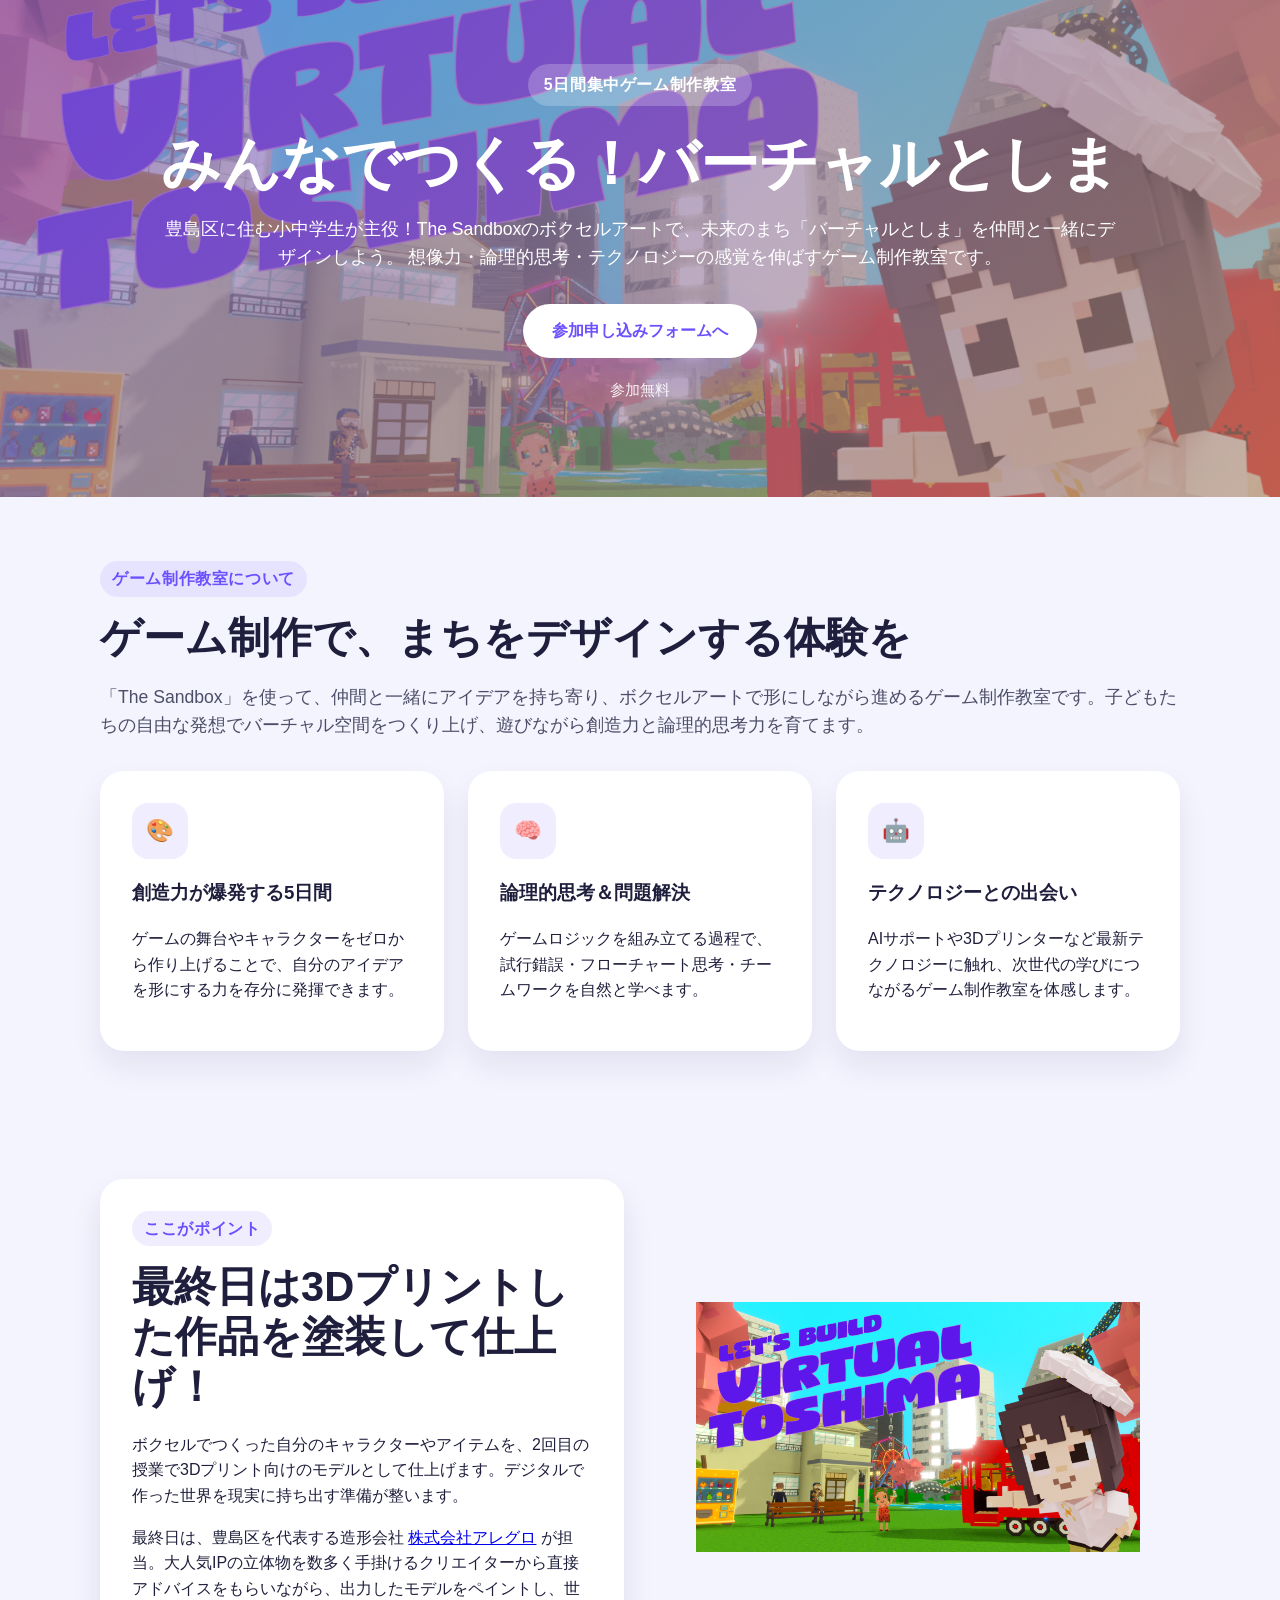
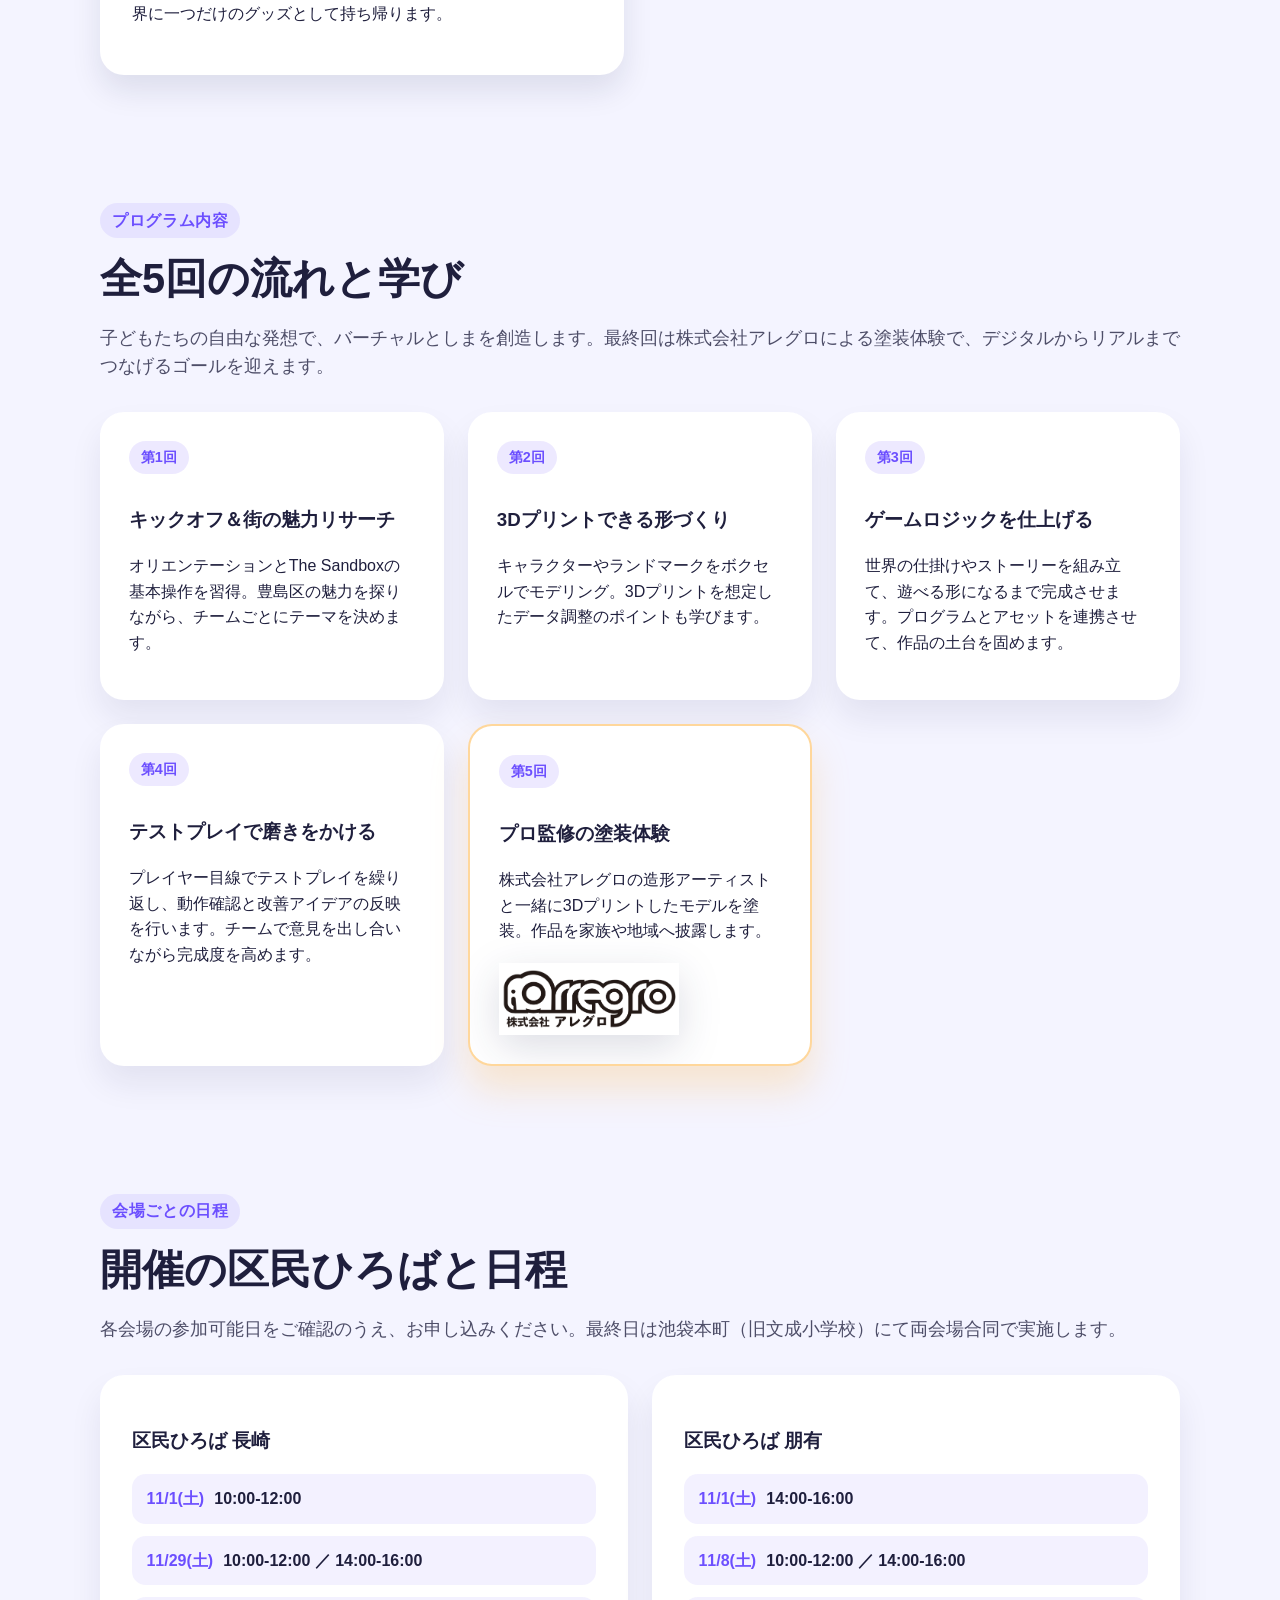
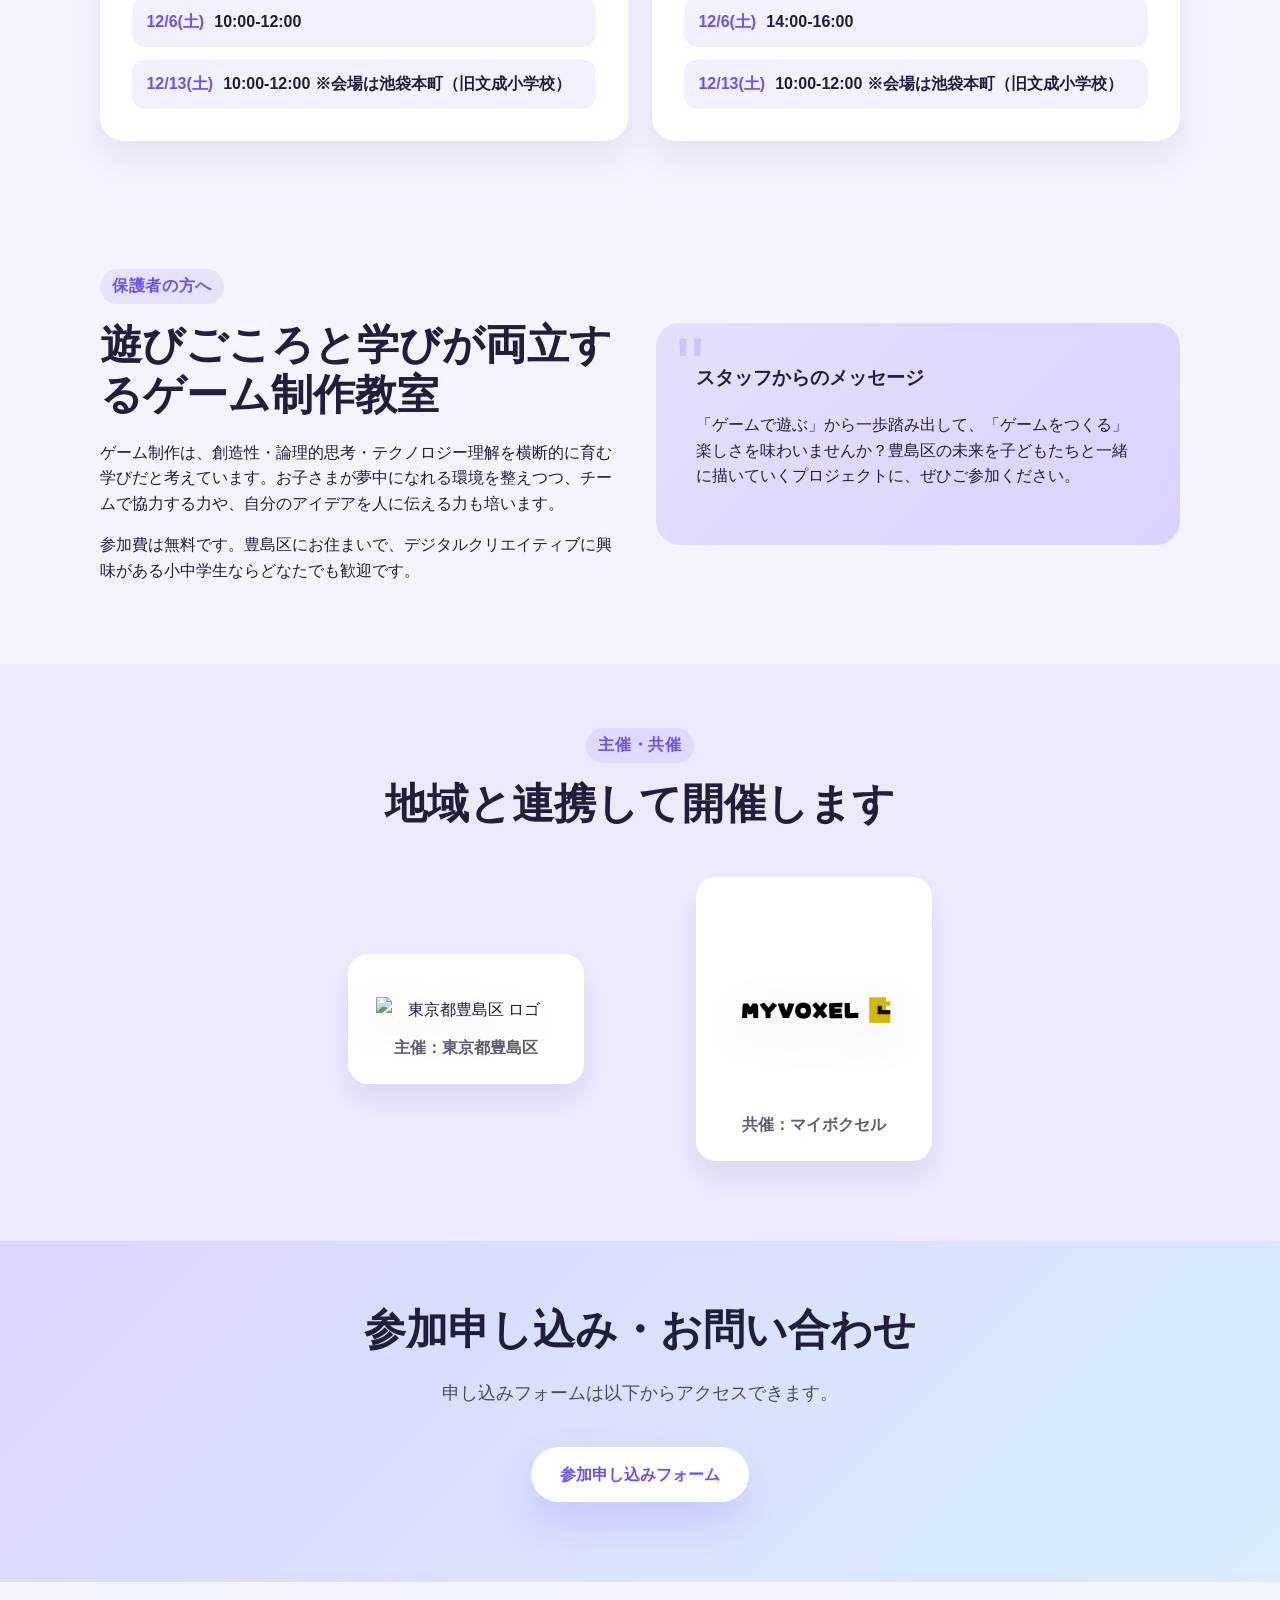
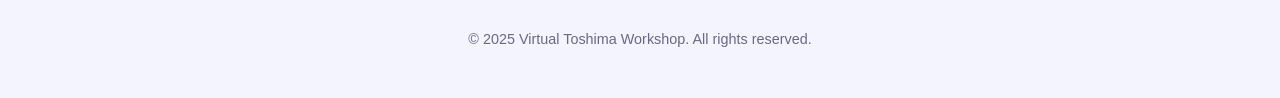
==== index.html @ 7e5bba10 "Update partner wording and footer year" ====
﻿<!DOCTYPE html>
<html lang="ja">
  <head>
    <meta charset="UTF-8" />
    <meta name="viewport" content="width=device-width, initial-scale=1" />
    <title>みんなでつくる！バーチャルとしま | ゲーム制作教室</title>
    <meta
      name="description"
      content="The Sandboxでバーチャルとしまを一緒につくろう！創造力と論理的思考、テクノロジー感覚を養う小中学生向けの5日間ゲーム制作教室。参加無料、東京・豊島区で開催。"
    />
    <link rel="stylesheet" href="styles.css" />
  </head>
  <body>
    <header class="hero">
      <div class="hero__content">
        <span class="hero__badge">5日間集中ゲーム制作教室</span>
        <h1 class="hero__title">みんなでつくる！バーチャルとしま</h1>
        <p class="hero__subtitle">
          豊島区に住む小中学生が主役！The Sandboxのボクセルアートで、未来のまち「バーチャルとしま」を仲間と一緒にデザインしよう。
          想像力・論理的思考・テクノロジーの感覚を伸ばすゲーム制作教室です。
        </p>
        <div class="hero__cta">
          <a
            class="button button--primary"
            href="https://forms.gle/mWMumkWUTJNSsSqRA"
            target="_blank"
            rel="noopener"
          >
            参加申し込みフォームへ
          </a>
        </div>
        <p style="margin-top: 1.25rem; font-size: 0.95rem; opacity: 0.9;">
          参加無料
        </p>
      </div>
    </header>

    <main>
      <section id="detail">
        <div class="container">
          <span class="section__eyebrow">ゲーム制作教室について</span>
          <h2 class="section__title">ゲーム制作で、まちをデザインする体験を</h2>
          <p class="section__lead">
            「The Sandbox」を使って、仲間と一緒にアイデアを持ち寄り、ボクセルアートで形にしながら進めるゲーム制作教室です。子どもたちの自由な発想でバーチャル空間をつくり上げ、遊びながら創造力と論理的思考力を育てます。
          </p>

          <div class="features">
            <article class="feature-card">
              <div class="feature-card__icon">🎨</div>
              <h3>創造力が爆発する5日間</h3>
              <p>
                ゲームの舞台やキャラクターをゼロから作り上げることで、自分のアイデアを形にする力を存分に発揮できます。
              </p>
            </article>
            <article class="feature-card">
              <div class="feature-card__icon">🧠</div>
              <h3>論理的思考＆問題解決</h3>
              <p>
                ゲームロジックを組み立てる過程で、試行錯誤・フローチャート思考・チームワークを自然と学べます。
              </p>
            </article>
            <article class="feature-card">
              <div class="feature-card__icon">🤖</div>
              <h3>テクノロジーとの出会い</h3>
              <p>
                AIサポートや3Dプリンターなど最新テクノロジーに触れ、次世代の学びにつながるゲーム制作教室を体感します。
              </p>
            </article>
          </div>
        </div>
      </section>

      <section>
        <div class="container two-column">
          <div class="highlight">
            <span class="section__eyebrow">ここがポイント</span>
            <h2 class="section__title">最終日は3Dプリントした作品を塗装して仕上げ！</h2>
            <p>
              ボクセルでつくった自分のキャラクターやアイテムを、2回目の授業で3Dプリント向けのモデルとして仕上げます。デジタルで作った世界を現実に持ち出す準備が整います。
            </p>
            <p>
              最終日は、豊島区を代表する造形会社
              <a href="https://www.arregro.co.jp/" target="_blank" rel="noopener">株式会社アレグロ</a>
              が担当。大人気IPの立体物を数多く手掛けるクリエイターから直接アドバイスをもらいながら、出力したモデルをペイントし、世界に一つだけのグッズとして持ち帰ります。
            </p>
          </div>
          <figure>
            <img src="assets/virtual-toshima-hero.png" alt="バーチャルとしまのゲーム制作教室イメージ" />
          </figure>
        </div>
      </section>

      <section>
        <div class="container">
          <span class="section__eyebrow">プログラム内容</span>
          <h2 class="section__title">全5回の流れと学び</h2>
          <p class="section__lead">
            子どもたちの自由な発想で、バーチャルとしまを創造します。最終回は株式会社アレグロによる塗装体験で、デジタルからリアルまでつなげるゴールを迎えます。
          </p>

          <div class="curriculum">
            <article class="curriculum-card">
              <span class="curriculum-card__label">第1回</span>
              <h3>キックオフ＆街の魅力リサーチ</h3>
              <p>
                オリエンテーションとThe Sandboxの基本操作を習得。豊島区の魅力を探りながら、チームごとにテーマを決めます。
              </p>
            </article>
            <article class="curriculum-card">
              <span class="curriculum-card__label">第2回</span>
              <h3>3Dプリントできる形づくり</h3>
              <p>
                キャラクターやランドマークをボクセルでモデリング。3Dプリントを想定したデータ調整のポイントも学びます。
              </p>
            </article>
            <article class="curriculum-card">
              <span class="curriculum-card__label">第3回</span>
              <h3>ゲームロジックを仕上げる</h3>
              <p>
                世界の仕掛けやストーリーを組み立て、遊べる形になるまで完成させます。プログラムとアセットを連携させて、作品の土台を固めます。
              </p>
            </article>
            <article class="curriculum-card">
              <span class="curriculum-card__label">第4回</span>
              <h3>テストプレイで磨きをかける</h3>
              <p>
                プレイヤー目線でテストプレイを繰り返し、動作確認と改善アイデアの反映を行います。チームで意見を出し合いながら完成度を高めます。
              </p>
            </article>
            <article class="curriculum-card curriculum-card--accent">
              <span class="curriculum-card__label">第5回</span>
              <h3>プロ監修の塗装体験</h3>
              <p>
                株式会社アレグロの造形アーティストと一緒に3Dプリントしたモデルを塗装。作品を家族や地域へ披露します。
              </p>
              <img src="assets/arregro-logo.png" alt="株式会社アレグロ ロゴ" class="partner-logo" />
              
            </article>
          </div>
        </div>
      </section>

      <section>
        <div class="container">
          <span class="section__eyebrow">会場ごとの日程</span>
          <h2 class="section__title">開催の区民ひろばと日程</h2>
          <p class="section__lead">
            各会場の参加可能日をご確認のうえ、お申し込みください。最終日は池袋本町（旧文成小学校）にて両会場合同で実施します。
          </p>

          <div class="venue-cards">
            <article class="venue-card">
              <h3>区民ひろば 長崎</h3>
              <ul class="venue-card__list">
                <li><strong>11/1(土)</strong> 10:00-12:00</li>
                <li><strong>11/29(土)</strong> 10:00-12:00 ／ 14:00-16:00</li>
                <li><strong>12/6(土)</strong> 10:00-12:00</li>
                <li><strong>12/13(土)</strong> 10:00-12:00 ※会場は池袋本町（旧文成小学校）</li>
              </ul>
            </article>
            <article class="venue-card">
              <h3>区民ひろば 朋有</h3>
              <ul class="venue-card__list">
                <li><strong>11/1(土)</strong> 14:00-16:00</li>
                <li><strong>11/8(土)</strong> 10:00-12:00 ／ 14:00-16:00</li>
                <li><strong>12/6(土)</strong> 14:00-16:00</li>
                <li><strong>12/13(土)</strong> 10:00-12:00 ※会場は池袋本町（旧文成小学校）</li>
              </ul>
            </article>
          </div>
        </div>
      </section>

      <section>
        <div class="container two-column">
          <div>
            <span class="section__eyebrow">保護者の方へ</span>
            <h2 class="section__title">遊びごころと学びが両立するゲーム制作教室</h2>
            <p>
              ゲーム制作は、創造性・論理的思考・テクノロジー理解を横断的に育む学びだと考えています。お子さまが夢中になれる環境を整えつつ、チームで協力する力や、自分のアイデアを人に伝える力も培います。
            </p>
            <p>
              参加費は無料です。豊島区にお住まいで、デジタルクリエイティブに興味がある小中学生ならどなたでも歓迎です。
            </p>
          </div>
          <aside class="testimonial">
            <h3 style="margin-top: 0;">スタッフからのメッセージ</h3>
            <p>
              「ゲームで遊ぶ」から一歩踏み出して、「ゲームをつくる」楽しさを味わいませんか？豊島区の未来を子どもたちと一緒に描いていくプロジェクトに、ぜひご参加ください。
            </p>
          </aside>
        </div>
      </section>

      <section class="partners">
        <div class="container">
          <span class="section__eyebrow">主催・共催</span>
          <h2 class="section__title">地域と連携して開催します</h2>
          <div class="partner-logos">
            <figure class="partner-logos__item">
              <img src="assets/toshima-logo.png" alt="東京都豊島区 ロゴ" class="partner-logo" />
              <figcaption>主催：東京都豊島区</figcaption>
            </figure>
            <figure class="partner-logos__item">
              <a href="https://my-voxel.studio.site/" target="_blank" rel="noopener"><img src="assets/myvoxel-logo.png" alt="マイボクセル ロゴ" class="partner-logo" /></a>
              <figcaption>共催：マイボクセル</figcaption>
            </figure>
          </div>
        </div>
      </section>
      <section class="cta" id="entry-form">
        <div class="container">
          <h2 class="section__title" style="margin-bottom: 1.5rem;">参加申し込み・お問い合わせ</h2>
          <p class="section__lead" style="margin-bottom: 2.5rem;">
            申し込みフォームは以下からアクセスできます。
          </p>
          <div class="hero__cta">
            <a
              class="button button--primary"
              href="https://forms.gle/mWMumkWUTJNSsSqRA"
              target="_blank"
              rel="noopener"
            >
              参加申し込みフォーム
            </a>
          </div>
        </div>
      </section>
    </main>

    <footer>
      <p>&copy; 2025 Virtual Toshima Workshop. All rights reserved.</p>
    </footer>
</body>
</html>
---- styles.css ----
﻿:root {
  --primary: #6c4fff;
  --accent: #ffbd59;
  --bg: #f4f4ff;
  --text: #1f1f3d;
  --shadow: 0 20px 40px rgba(108, 79, 255, 0.18);
}

* {
  box-sizing: border-box;
}

body {
  margin: 0;
  font-family: 'Segoe UI', 'Hiragino Kaku Gothic ProN', 'Meiryo', sans-serif;
  line-height: 1.6;
  color: var(--text);
  background: var(--bg);
}

img {
  max-width: 100%;
  height: auto;
  display: block;
}

.hero {
  position: relative;
  padding: 4rem 1.5rem 5rem;
  background: linear-gradient(135deg, rgba(108, 79, 255, 0.65), rgba(255, 189, 89, 0.6));
  color: #fff;
  overflow: hidden;
}

.hero::before {
  content: '';
  position: absolute;
  inset: 0;
  background: url('assets/virtual-toshima-hero.png') center/cover no-repeat;
  opacity: 0.45;
}

.hero::after {
  content: '';
  position: absolute;
  inset: 0;
  background: linear-gradient(135deg, rgba(35, 0, 85, 0.2), rgba(12, 0, 45, 0.2));
}

.hero__content {
  position: relative;
  max-width: 960px;
  margin: 0 auto;
  text-align: center;
  z-index: 1;
}

.hero__badge {
  display: inline-flex;
  align-items: center;
  gap: 0.5rem;
  padding: 0.5rem 1rem;
  border-radius: 999px;
  background: rgba(255, 255, 255, 0.22);
  font-weight: 600;
  letter-spacing: 0.04em;
  text-transform: uppercase;
}

.hero__title {
  margin: 1.5rem 0 0.75rem;
  font-size: clamp(2.5rem, 6vw, 3.7rem);
  line-height: 1.15;
}

.hero__subtitle {
  margin-bottom: 2rem;
  font-size: 1.1rem;
}

.hero__cta {
  display: inline-flex;
  flex-wrap: wrap;
  gap: 1rem;
  justify-content: center;
}

.button {
  display: inline-flex;
  align-items: center;
  justify-content: center;
  padding: 0.9rem 1.8rem;
  border-radius: 999px;
  border: none;
  font-weight: 700;
  font-size: 1rem;
  text-decoration: none;
  cursor: pointer;
  transition: transform 0.2s ease, box-shadow 0.2s ease;
}

.button--primary {
  background: #fff;
  color: var(--primary);
  box-shadow: var(--shadow);
}

.button:hover {
  transform: translateY(-3px);
}

section {
  padding: 4rem 1.5rem;
}

.container {
  max-width: 1080px;
  margin: 0 auto;
}

.section__eyebrow {
  display: inline-block;
  margin-bottom: 1rem;
  padding: 0.3rem 0.75rem;
  border-radius: 999px;
  background: rgba(108, 79, 255, 0.1);
  color: var(--primary);
  font-weight: 600;
  letter-spacing: 0.04em;
  text-transform: uppercase;
}

.section__title {
  margin: 0 0 1.25rem;
  font-size: clamp(2rem, 4vw, 2.6rem);
  line-height: 1.2;
}

.section__lead {
  margin-bottom: 2rem;
  font-size: 1.1rem;
  color: rgba(31, 31, 61, 0.78);
}

.features {
  display: grid;
  grid-template-columns: repeat(3, 1fr);
  gap: 1.5rem;
}

.feature-card {
  padding: 2rem;
  border-radius: 1.5rem;
  background: #fff;
  box-shadow: 0 16px 30px rgba(23, 27, 71, 0.08);
}

.feature-card__icon {
  width: 56px;
  height: 56px;
  border-radius: 16px;
  background: rgba(108, 79, 255, 0.1);
  display: grid;
  place-items: center;
  font-size: 1.4rem;
  margin-bottom: 1rem;
}

.two-column {
  display: grid;
  grid-template-columns: repeat(2, minmax(0, 1fr));
  gap: 2rem;
  align-items: center;
}

.highlight {
  padding: 2rem;
  background: #fff;
  border-radius: 1.5rem;
  box-shadow: 0 16px 30px rgba(23, 27, 71, 0.1);
}

.curriculum {
  display: grid;
  grid-template-columns: repeat(3, minmax(0, 1fr));
  gap: 1.5rem;
}

.curriculum-card {
  position: relative;
  padding: 1.8rem;
  border-radius: 1.5rem;
  background: #fff;
  box-shadow: 0 18px 32px rgba(23, 27, 71, 0.08);
  overflow: hidden;
}

.curriculum-card__label {
  display: inline-block;
  margin-bottom: 0.75rem;
  padding: 0.3rem 0.75rem;
  border-radius: 999px;
  background: rgba(108, 79, 255, 0.12);
  color: var(--primary);
  font-weight: 700;
  font-size: 0.9rem;
}

.curriculum-card--accent {
  border: 2px solid rgba(255, 189, 89, 0.6);
  box-shadow: 0 24px 36px rgba(255, 189, 89, 0.28);
}

.curriculum-card__note {
  margin-top: 0.75rem;
  font-size: 0.85rem;
  color: rgba(31, 31, 61, 0.6);
}

.partner-logo {
  width: 180px;
  max-width: 100%;
  margin-top: 1.2rem;
  filter: drop-shadow(0 12px 20px rgba(23, 27, 71, 0.15));
}

.venue-cards {
  display: grid;
  grid-template-columns: repeat(2, minmax(0, 1fr));
  gap: 1.5rem;
}

.venue-card {
  padding: 2rem;
  border-radius: 1.5rem;
  background: #fff;
  box-shadow: 0 18px 32px rgba(23, 27, 71, 0.08);
}

.venue-card__list {
  margin: 1rem 0 0;
  padding: 0;
  list-style: none;
  display: grid;
  gap: 0.75rem;
}

.venue-card__list li {
  padding: 0.75rem 0.9rem;
  border-radius: 0.85rem;
  background: rgba(108, 79, 255, 0.08);
  font-weight: 600;
}

.venue-card__list li strong {
  color: var(--primary);
  margin-right: 0.35rem;
}

.testimonial {
  position: relative;
  padding: 2.5rem;
  border-radius: 1.5rem;
  background: linear-gradient(135deg, rgba(108, 79, 255, 0.12), rgba(108, 79, 255, 0.2));
  color: var(--text);
}

.testimonial::before {
  content: '"';
  position: absolute;
  top: -20px;
  left: 20px;
  font-size: 5rem;
  color: rgba(108, 79, 255, 0.2);
}

.cta {
  padding: 4rem 1.5rem 5rem;
  text-align: center;
  background: linear-gradient(135deg, rgba(108, 79, 255, 0.18), rgba(76, 201, 240, 0.16));
}

footer {
  padding: 2rem 1.5rem;
  text-align: center;
  font-size: 0.9rem;
  color: rgba(31, 31, 61, 0.65);
}

@media (max-width: 900px) {
  .features {
    grid-template-columns: repeat(2, minmax(0, 1fr));
  }

  .two-column {
    grid-template-columns: 1fr;
  }

  .curriculum {
    grid-template-columns: repeat(2, minmax(0, 1fr));
  }

  .venue-cards {
    grid-template-columns: 1fr;
  }
}

@media (max-width: 640px) {
  section {
    padding: 3rem 1.25rem;
  }

  .features,
  .curriculum {
    grid-template-columns: 1fr;
  }

  .hero {
    padding: 3rem 1.25rem 4rem;
  }

  .venue-card__list li {
    font-size: 0.95rem;
  }
}

.partners {
  padding: 4rem 1.5rem;
  background: rgba(108, 79, 255, 0.06);
  text-align: center;
}

.partner-logos {
  display: flex;
  justify-content: center;
  align-items: center;
  flex-wrap: wrap;
  gap: 2rem;
  margin-top: 2rem;
}

.partner-logos__item {
  display: flex;
  flex-direction: column;
  align-items: center;
  gap: 0.75rem;
  padding: 1.5rem 1.75rem;
  border-radius: 1.25rem;
  background: #fff;
  box-shadow: 0 16px 28px rgba(23, 27, 71, 0.08);
}

.partner-logos__item figcaption {
  font-weight: 600;
  color: rgba(31, 31, 61, 0.72);
}


@media (max-width: 640px) {
  .partner-logos__item {
    width: 100%;
  }
}
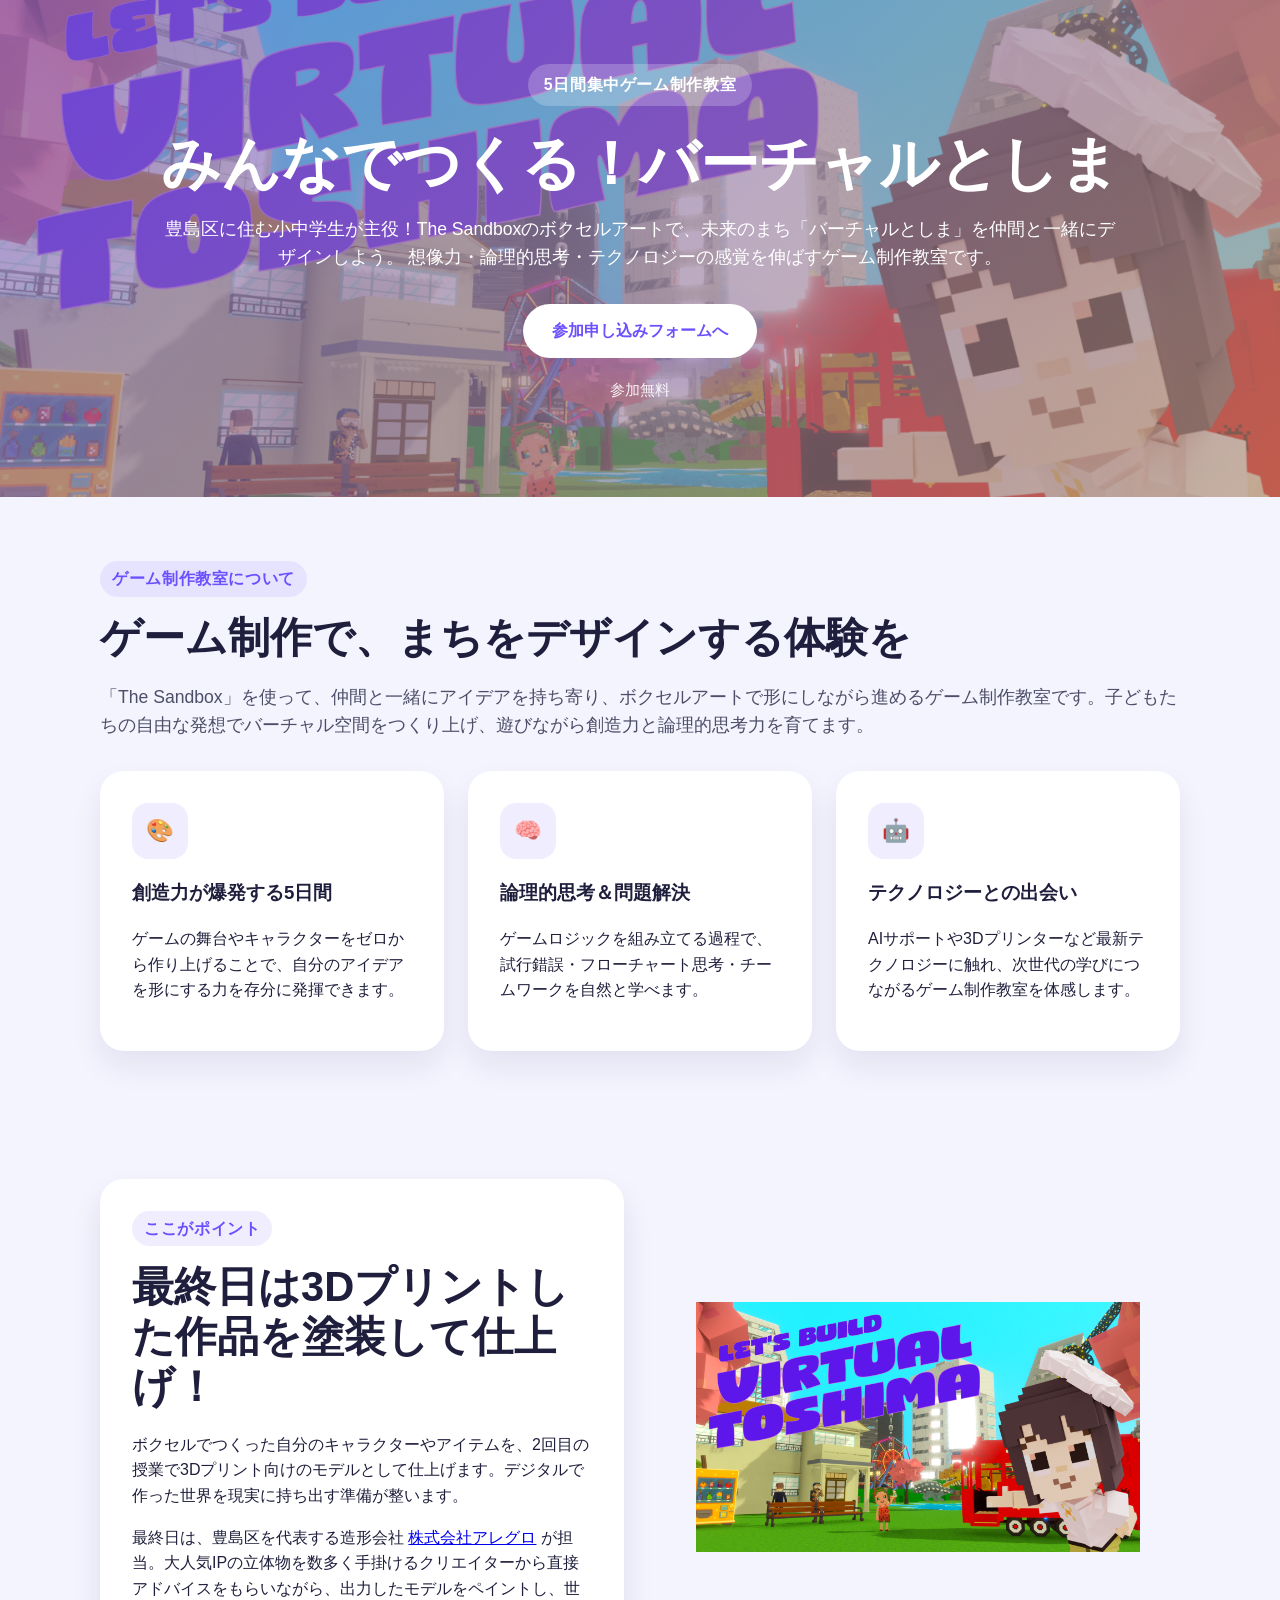
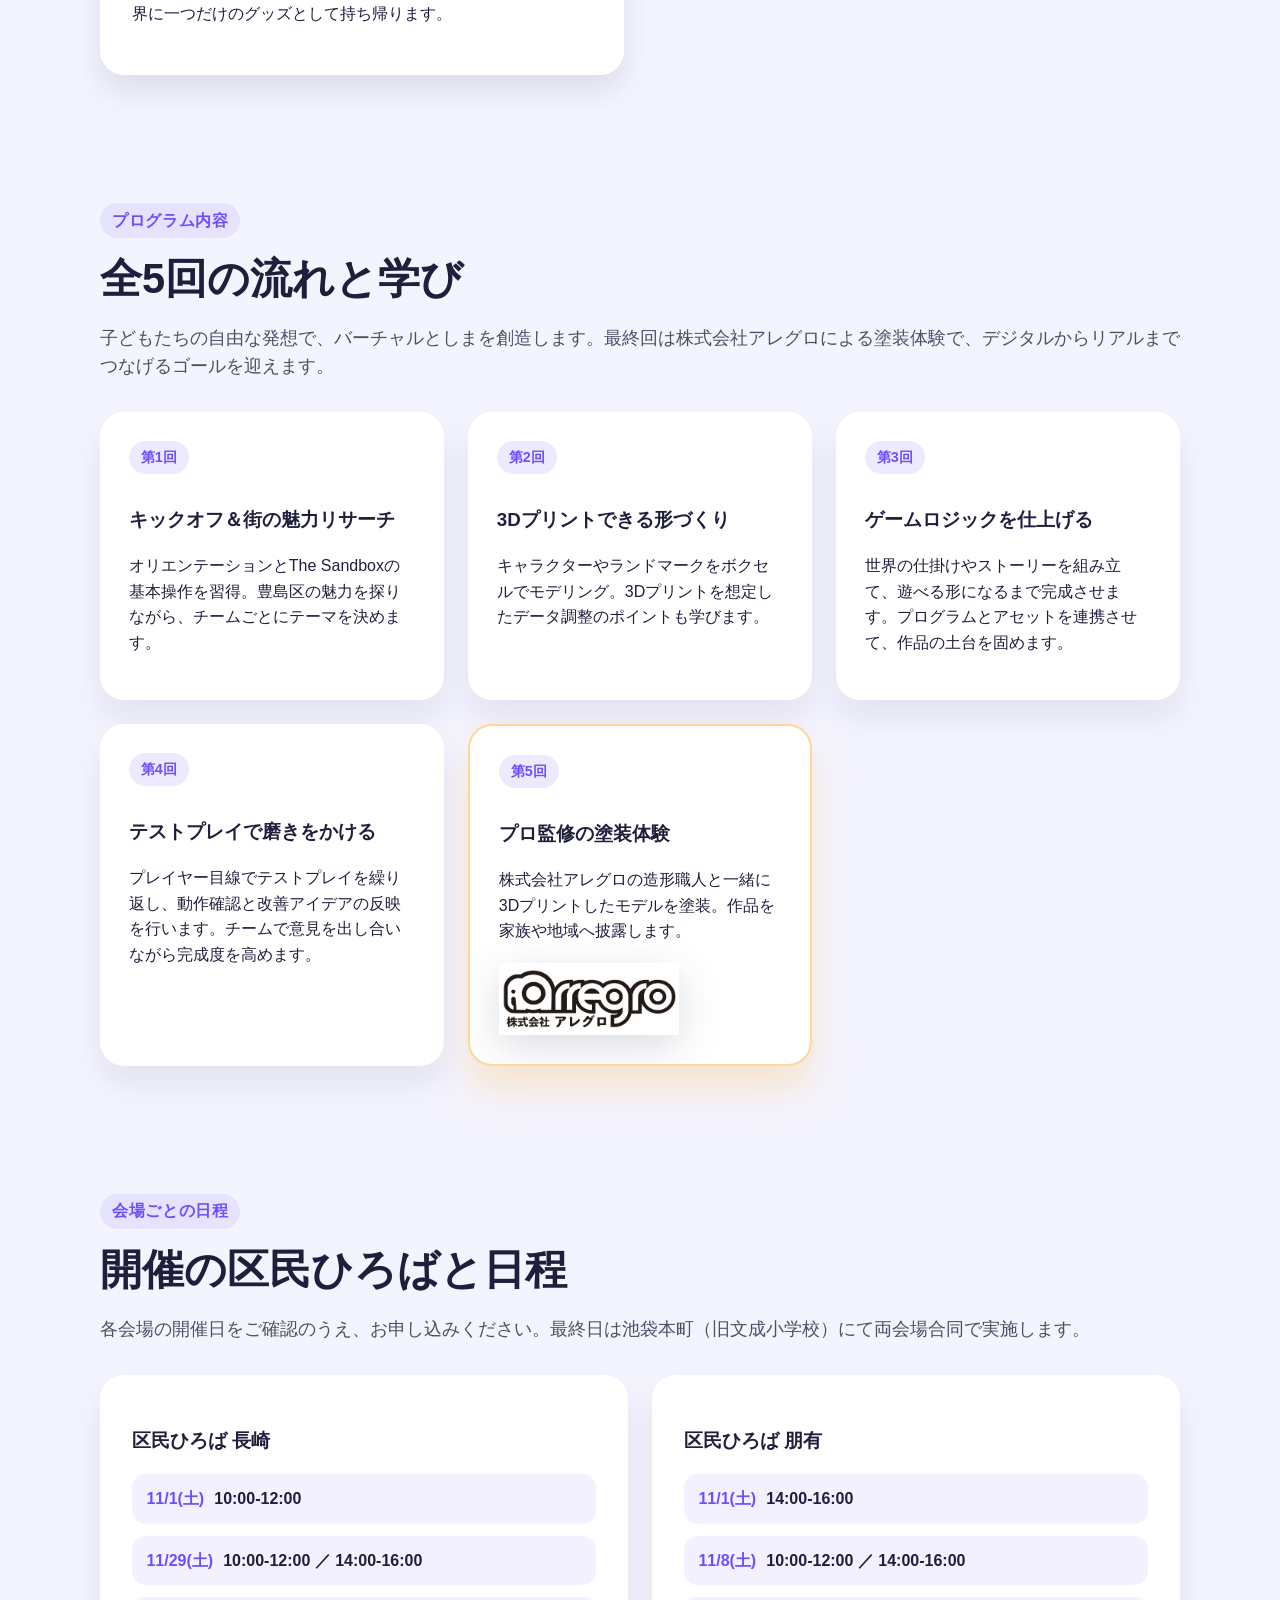
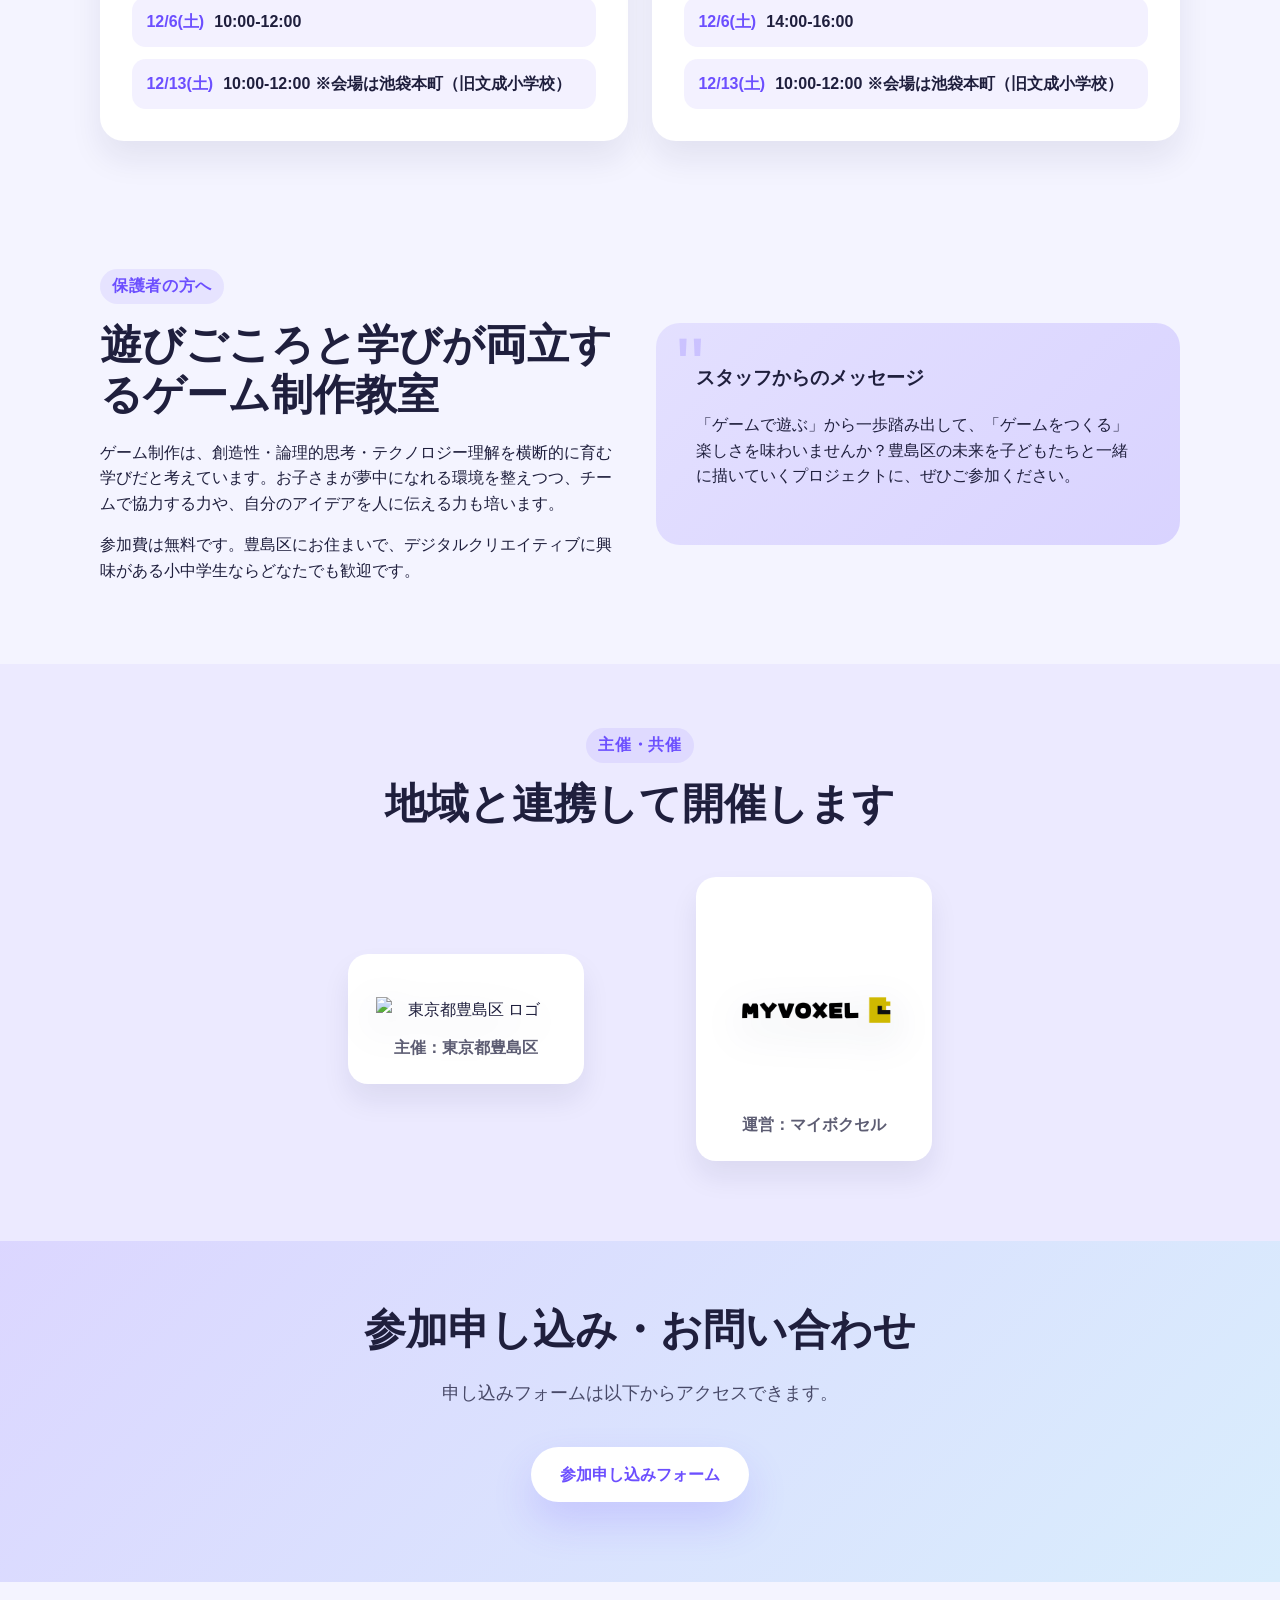
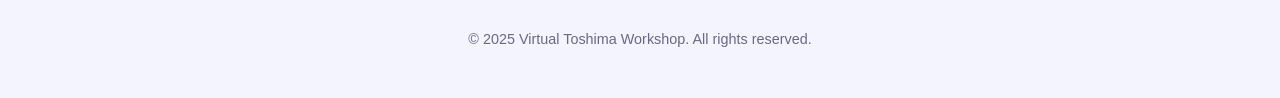
==== commit 41063ba7: "Tweak copy for final session and venue info" ====
--- a/index.html
+++ b/index.html
@@ -131,7 +131,7 @@
               <span class="curriculum-card__label">第5回</span>
               <h3>プロ監修の塗装体験</h3>
               <p>
-                株式会社アレグロの造形アーティストと一緒に3Dプリントしたモデルを塗装。作品を家族や地域へ披露します。
+                株式会社アレグロの造形職人と一緒に3Dプリントしたモデルを塗装。作品を家族や地域へ披露します。
               </p>
               <img src="assets/arregro-logo.png" alt="株式会社アレグロ ロゴ" class="partner-logo" />
               
@@ -145,7 +145,7 @@
           <span class="section__eyebrow">会場ごとの日程</span>
           <h2 class="section__title">開催の区民ひろばと日程</h2>
           <p class="section__lead">
-            各会場の参加可能日をご確認のうえ、お申し込みください。最終日は池袋本町（旧文成小学校）にて両会場合同で実施します。
+            各会場の開催日をご確認のうえ、お申し込みください。最終日は池袋本町（旧文成小学校）にて両会場合同で実施します。
           </p>
 
           <div class="venue-cards">
@@ -203,7 +203,7 @@
             </figure>
             <figure class="partner-logos__item">
               <a href="https://my-voxel.studio.site/" target="_blank" rel="noopener"><img src="assets/myvoxel-logo.png" alt="マイボクセル ロゴ" class="partner-logo" /></a>
-              <figcaption>共催：マイボクセル</figcaption>
+              <figcaption>運営：マイボクセル</figcaption>
             </figure>
           </div>
         </div>
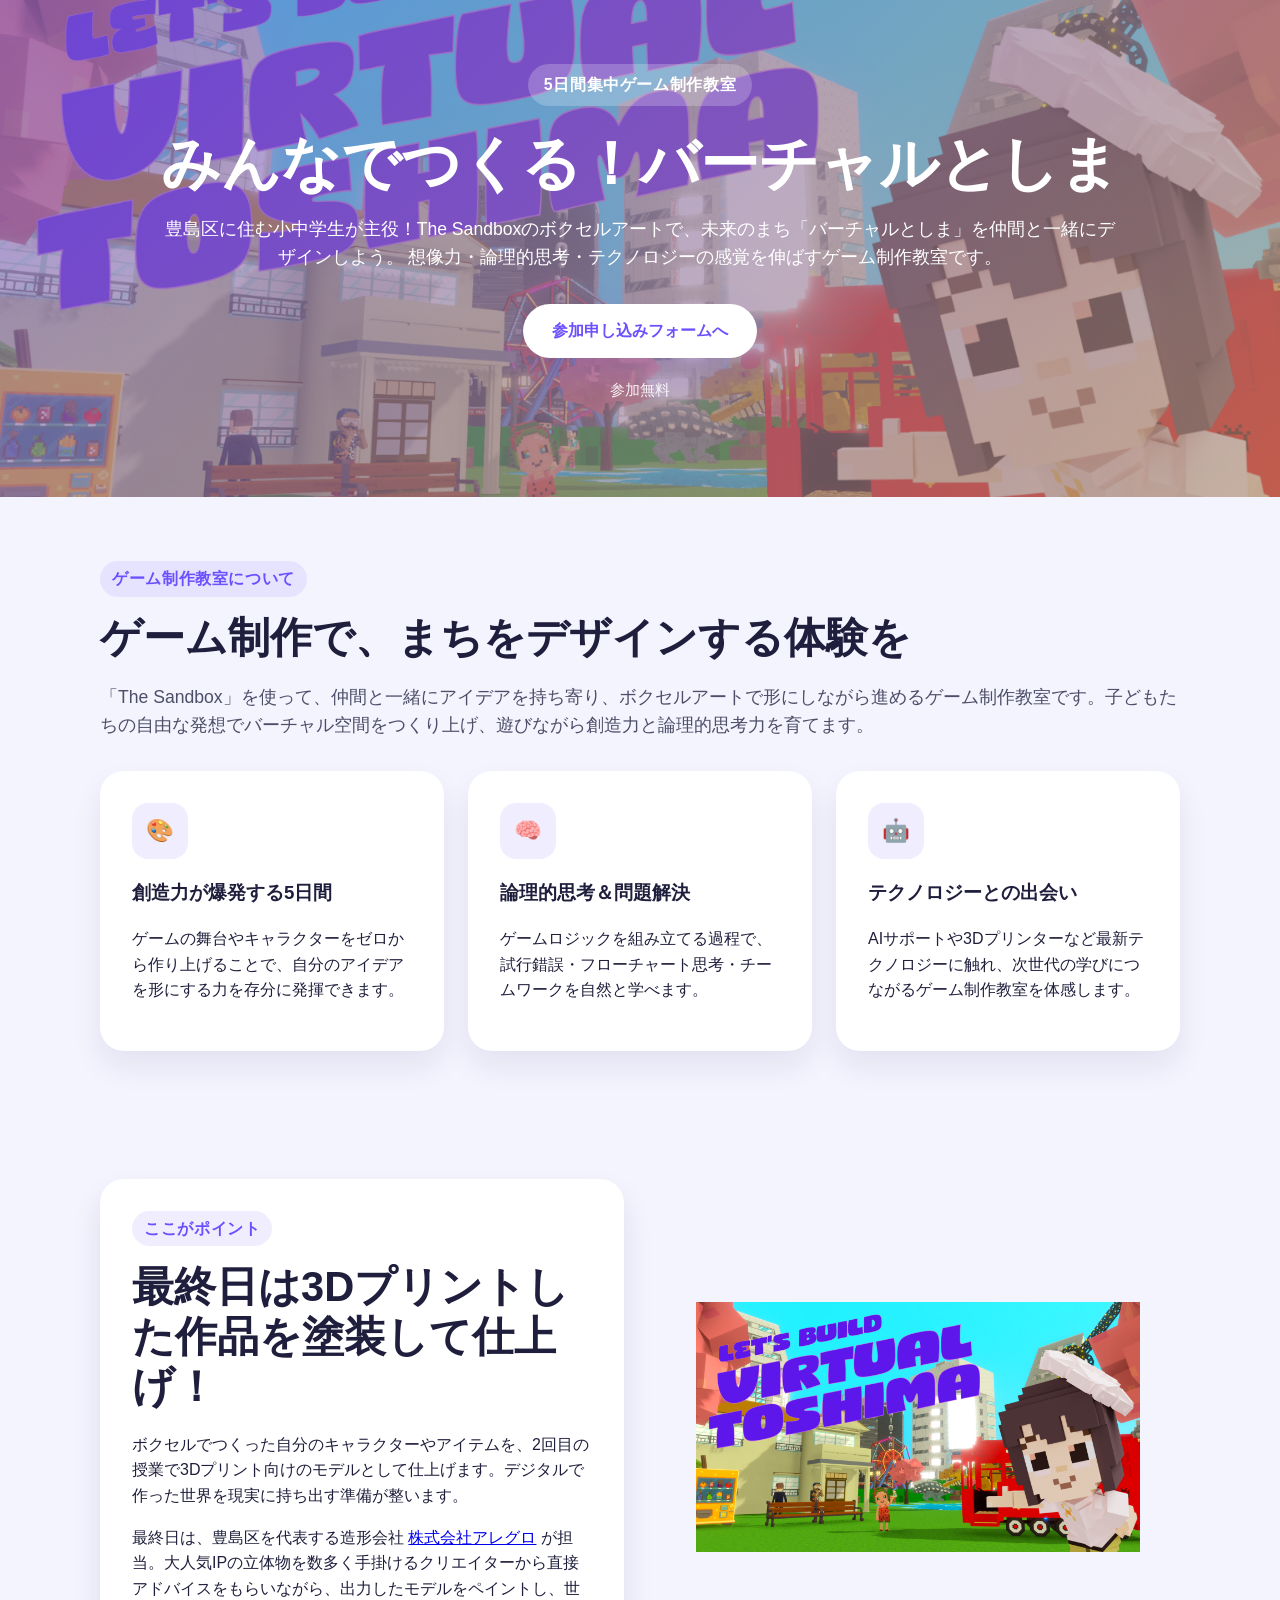
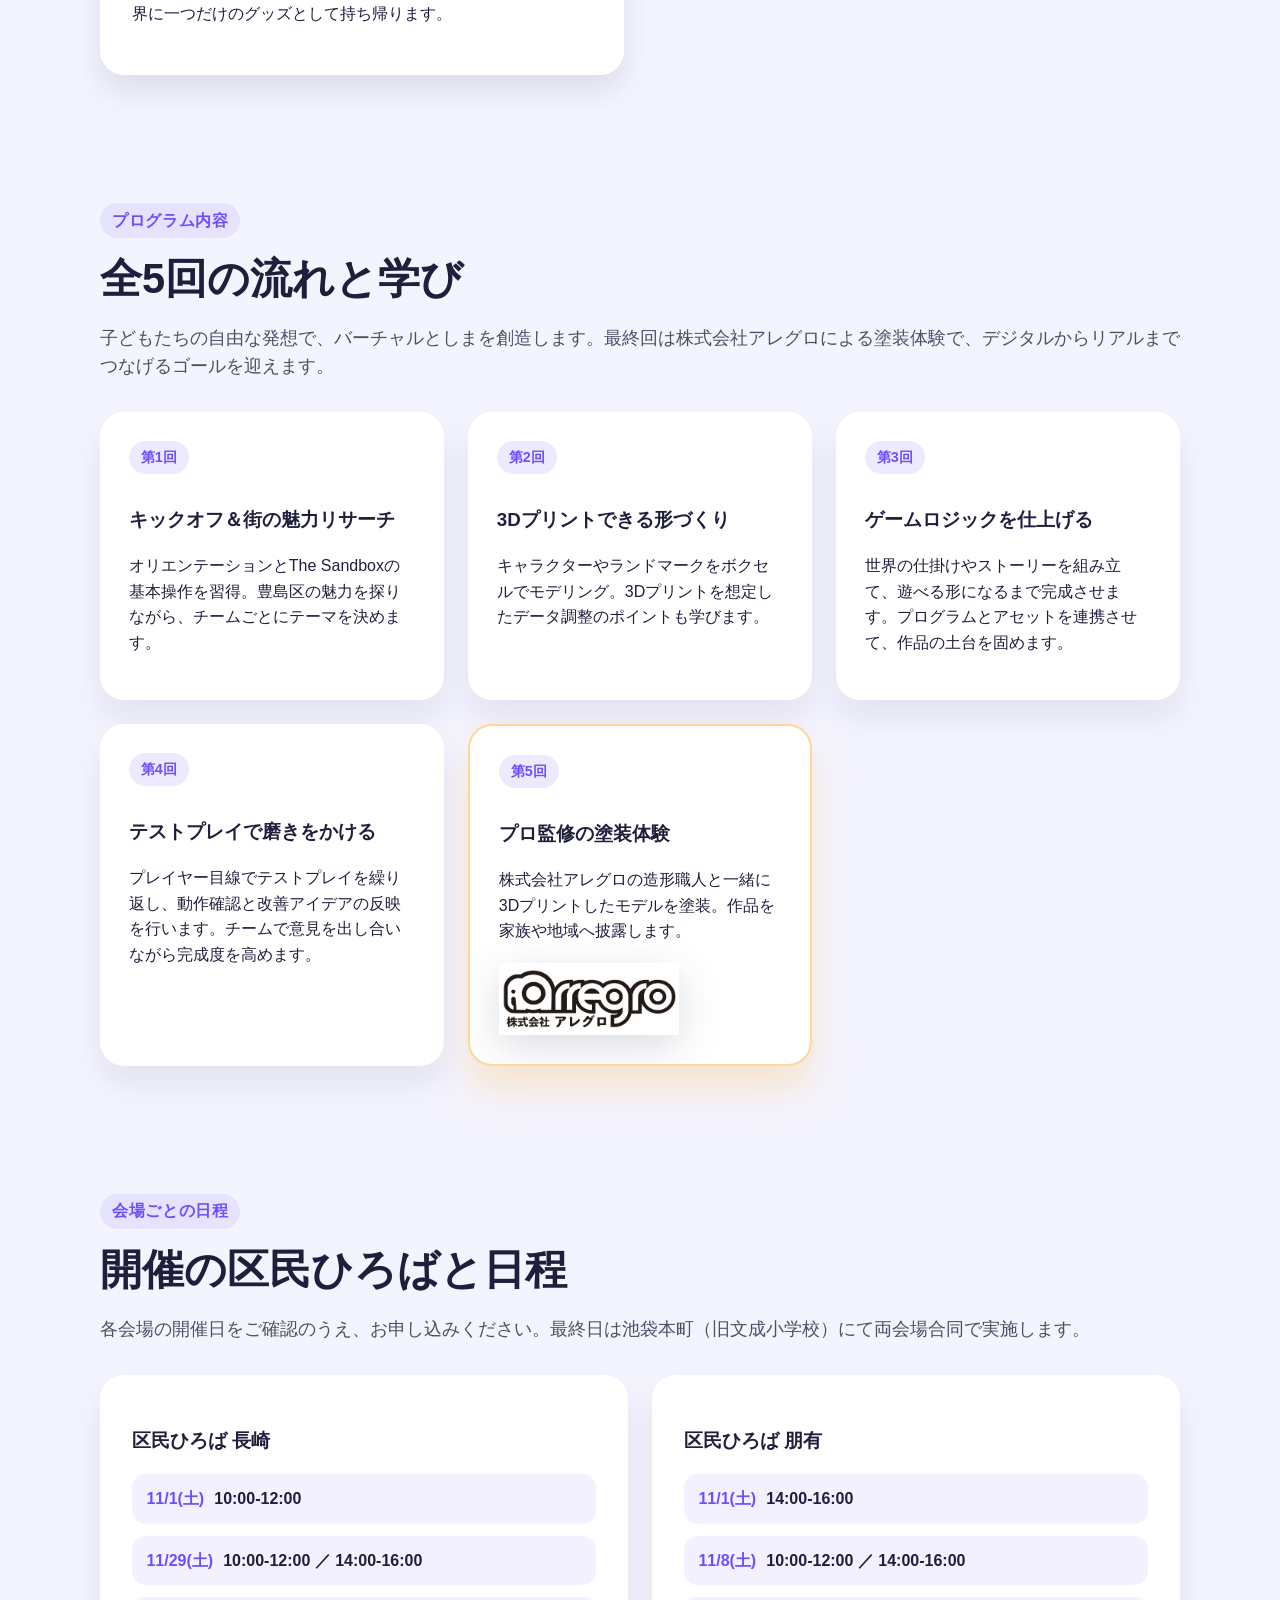
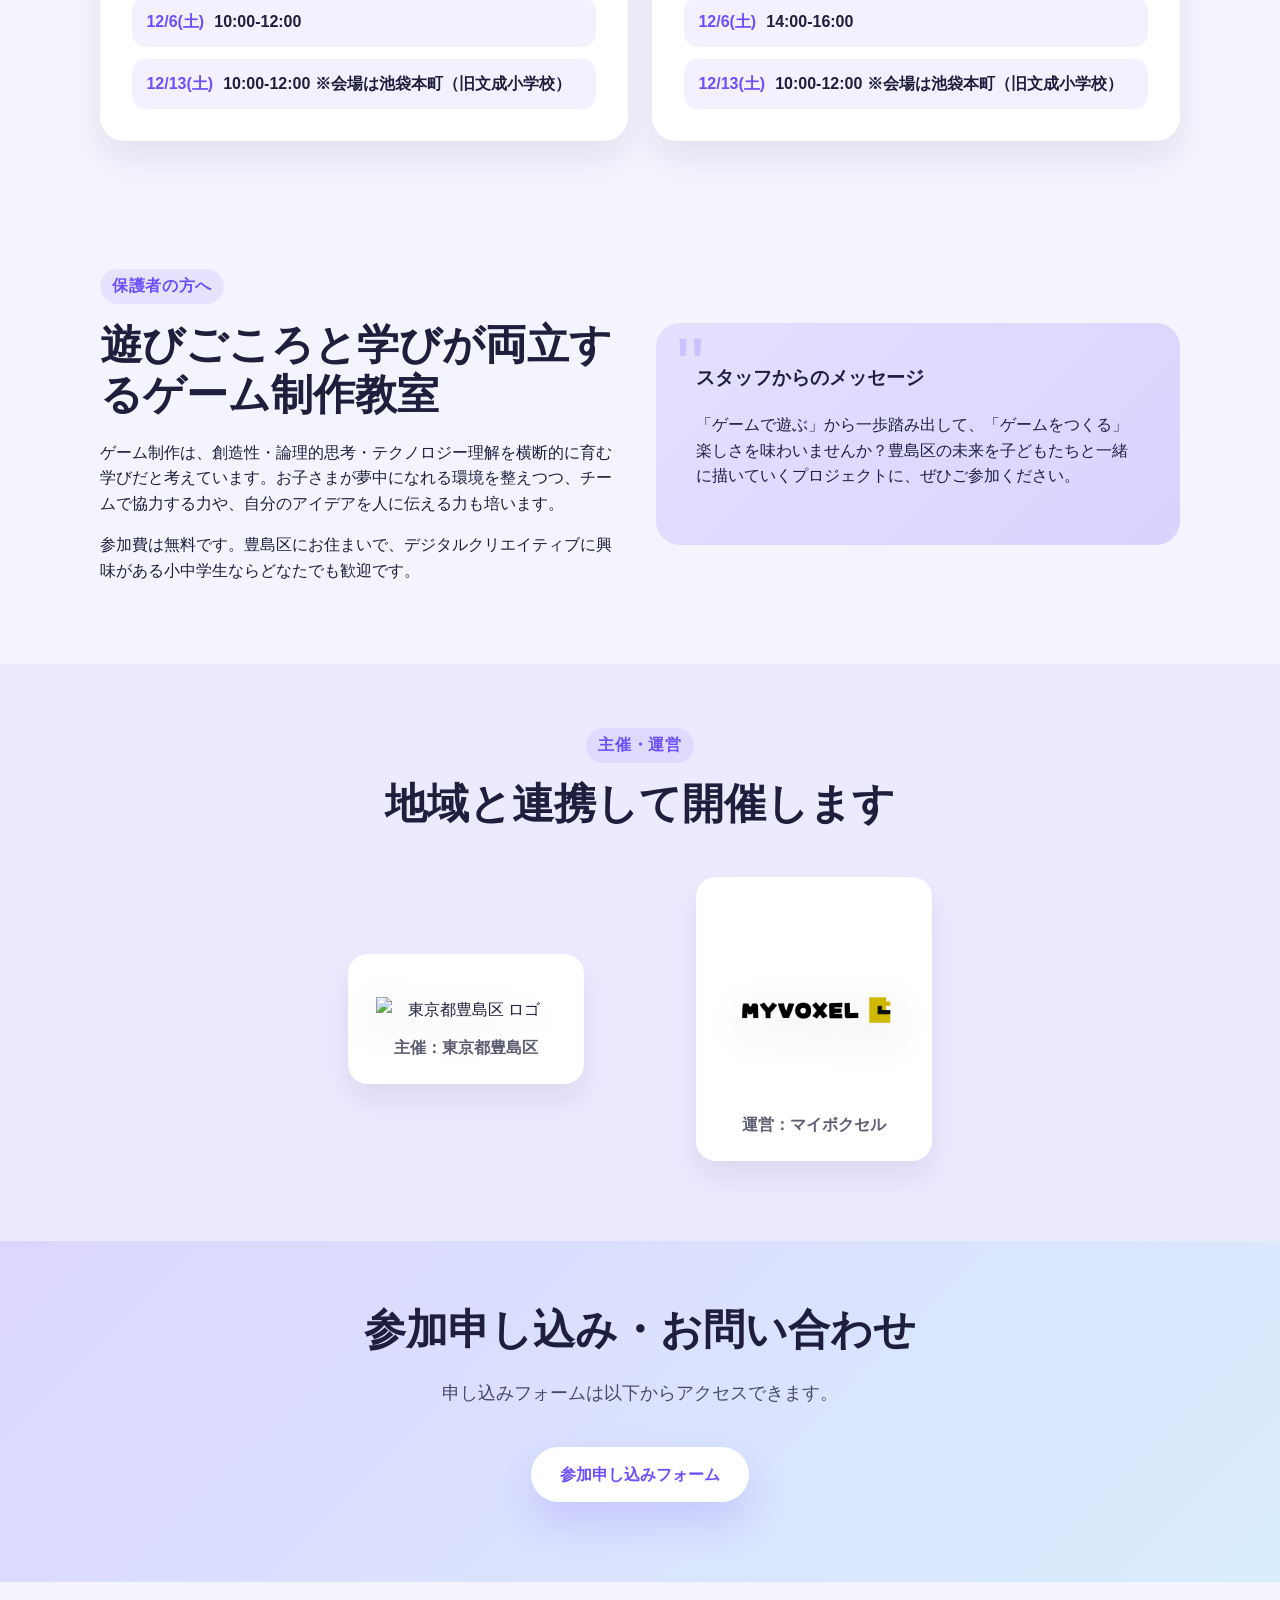
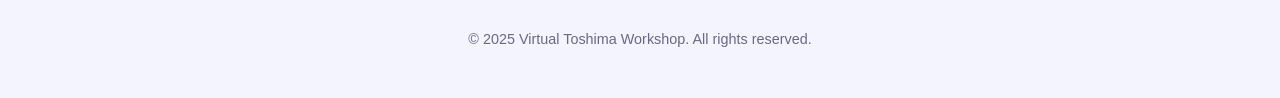
==== commit 5a17a62e: "Update partner label to 主催・運営" ====
--- a/index.html
+++ b/index.html
@@ -194,7 +194,7 @@
 
       <section class="partners">
         <div class="container">
-          <span class="section__eyebrow">主催・共催</span>
+          <span class="section__eyebrow">主催・運営</span>
           <h2 class="section__title">地域と連携して開催します</h2>
           <div class="partner-logos">
             <figure class="partner-logos__item">
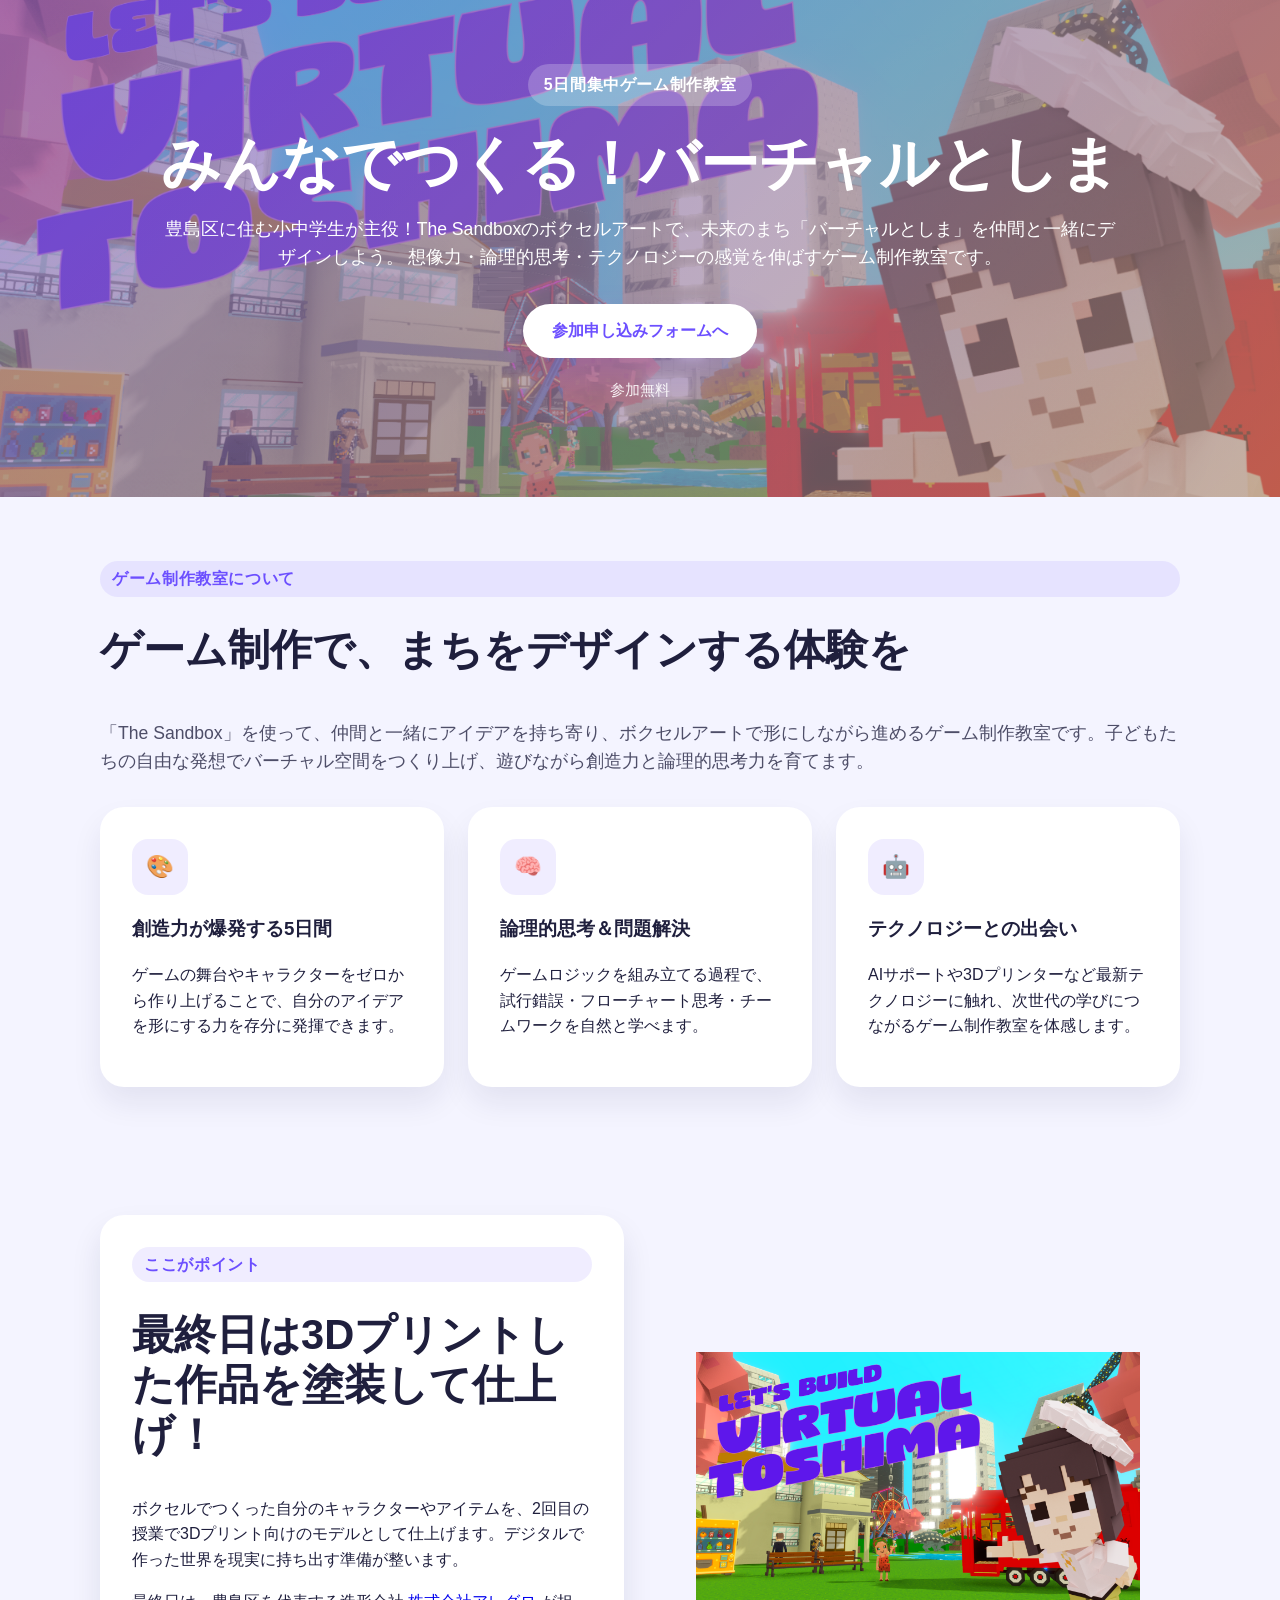
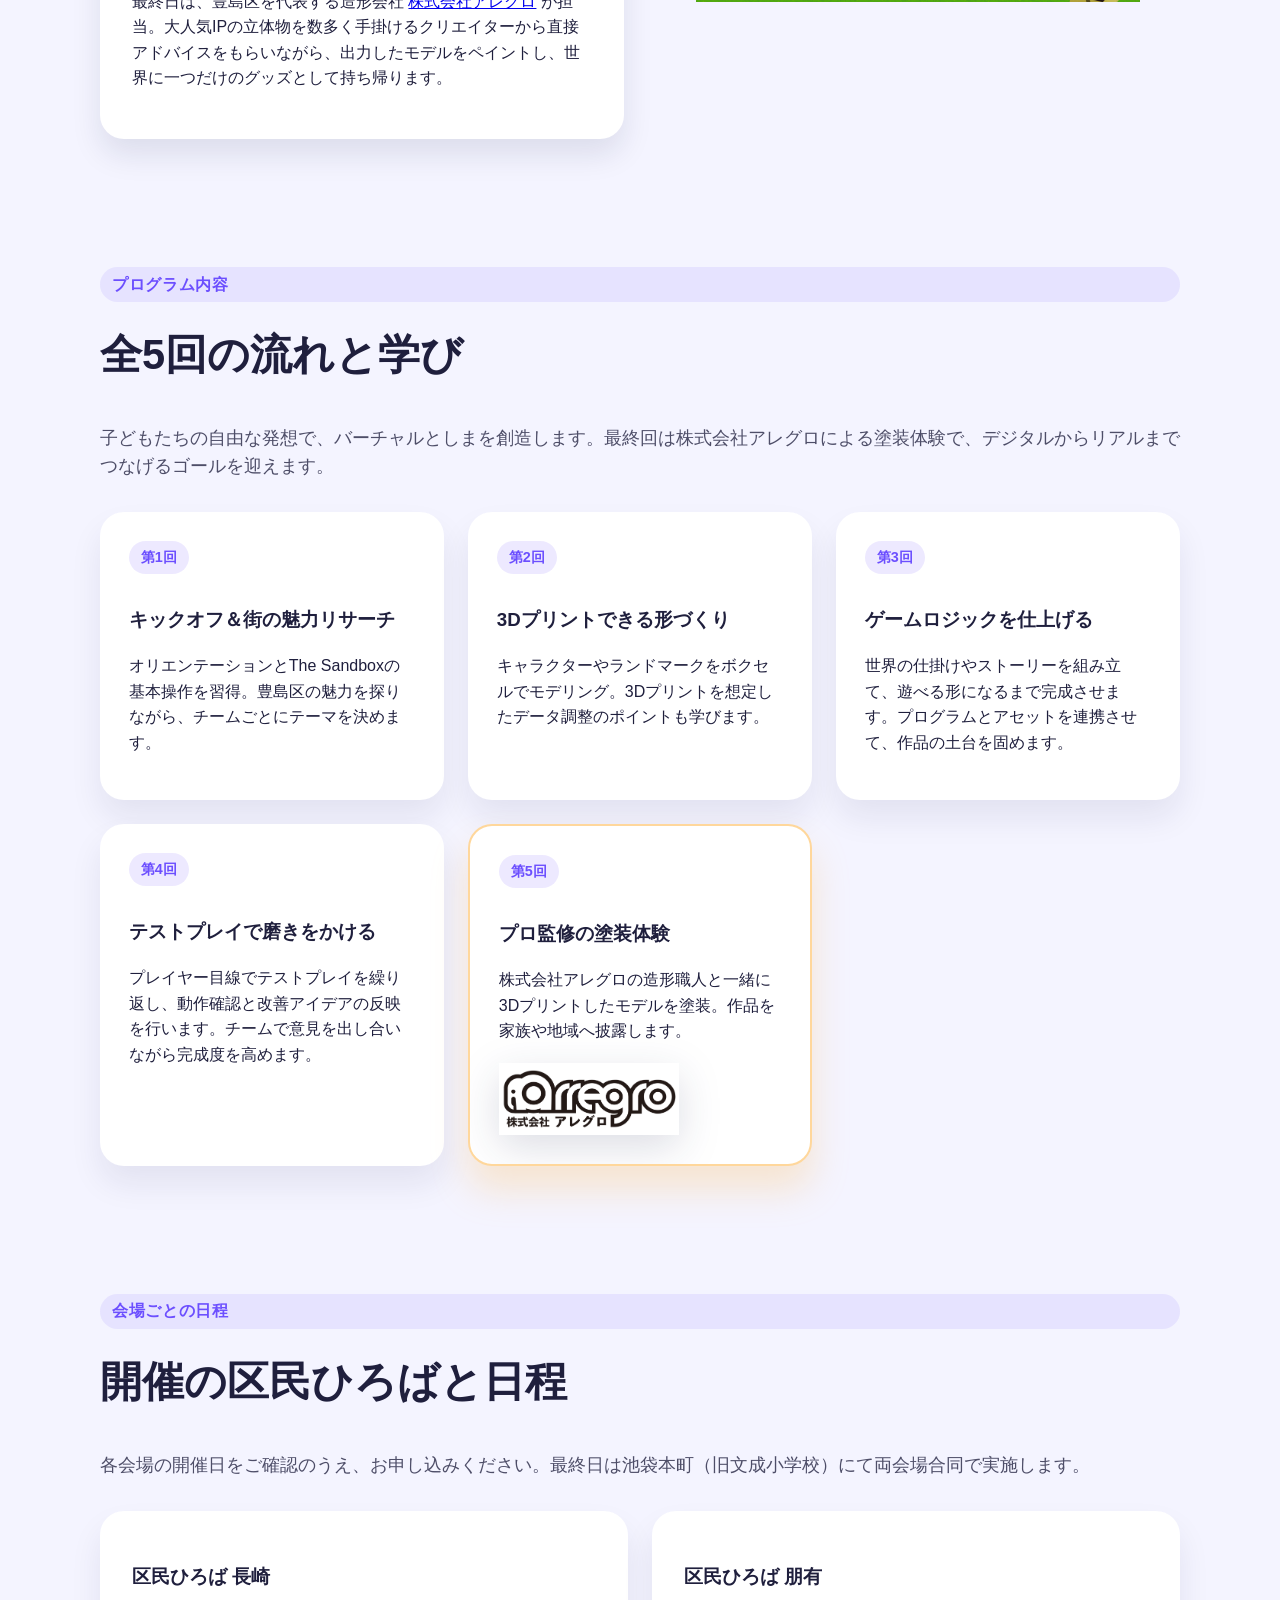
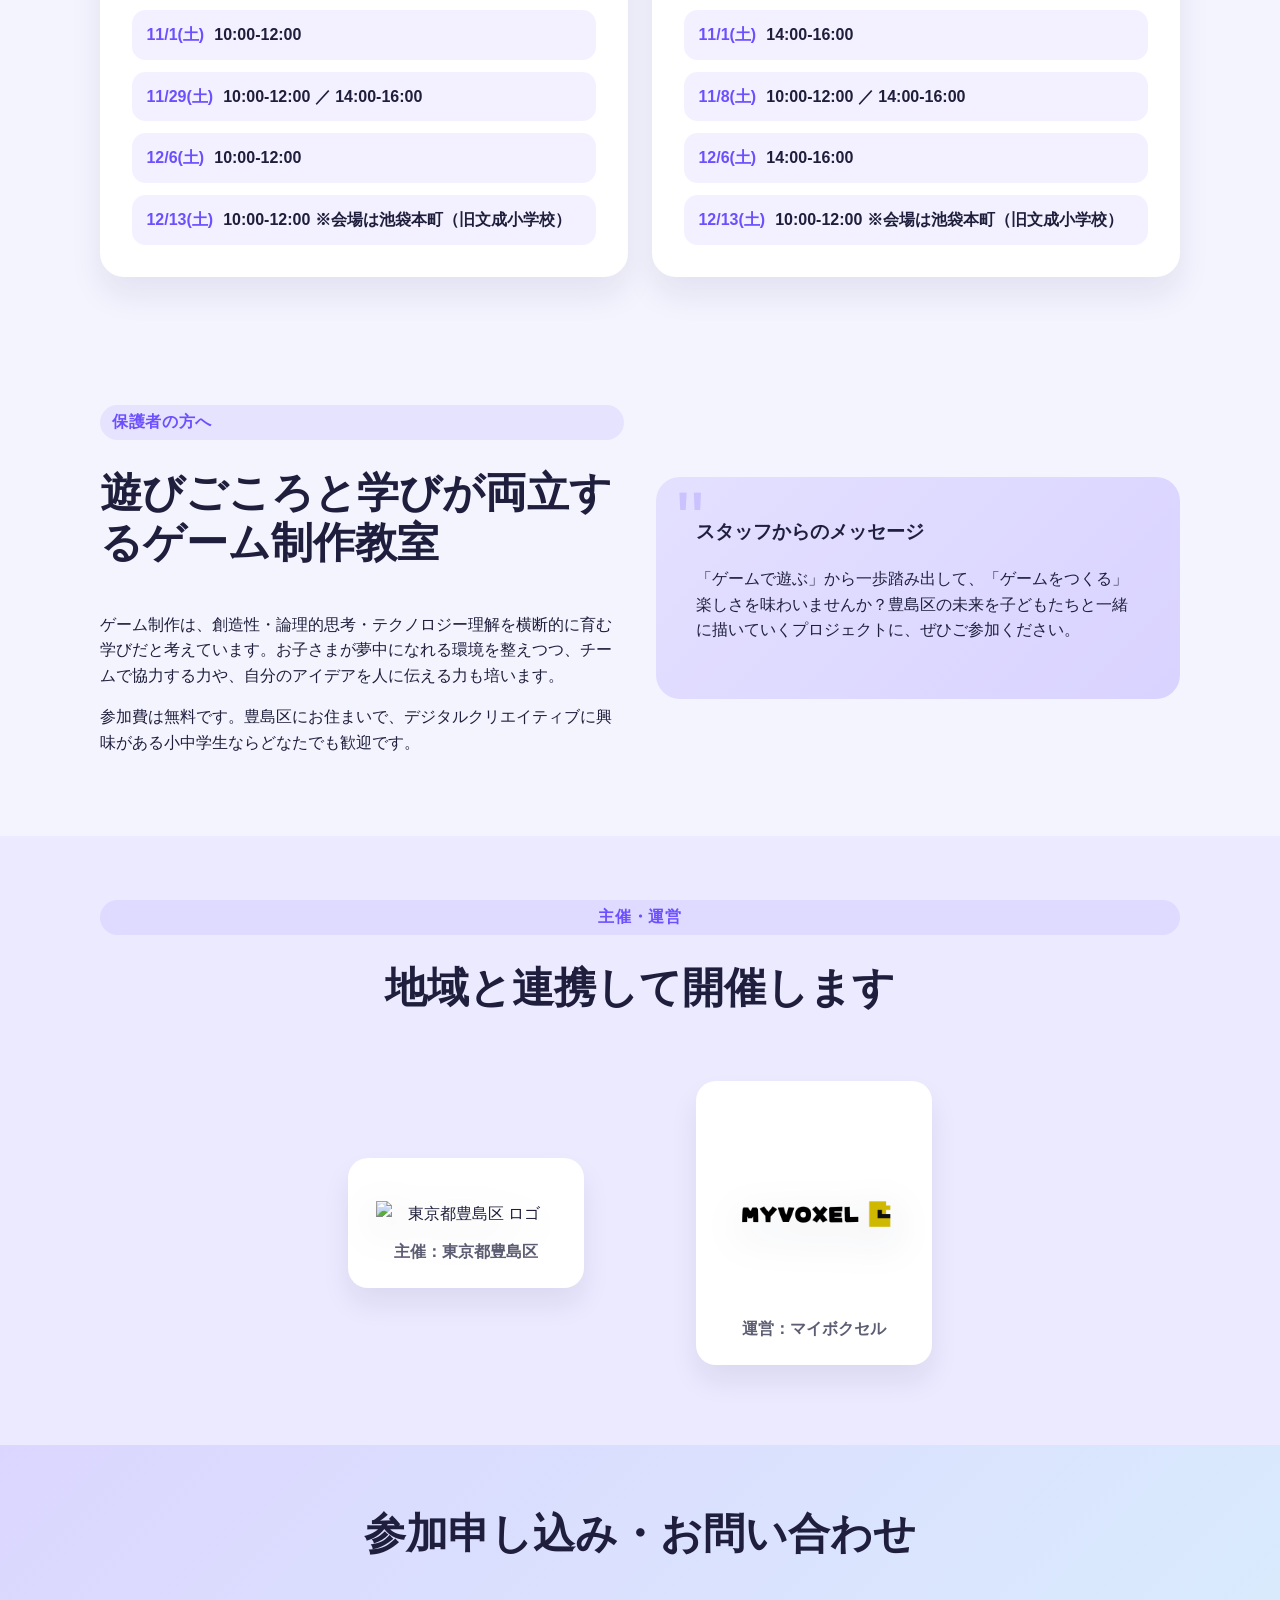
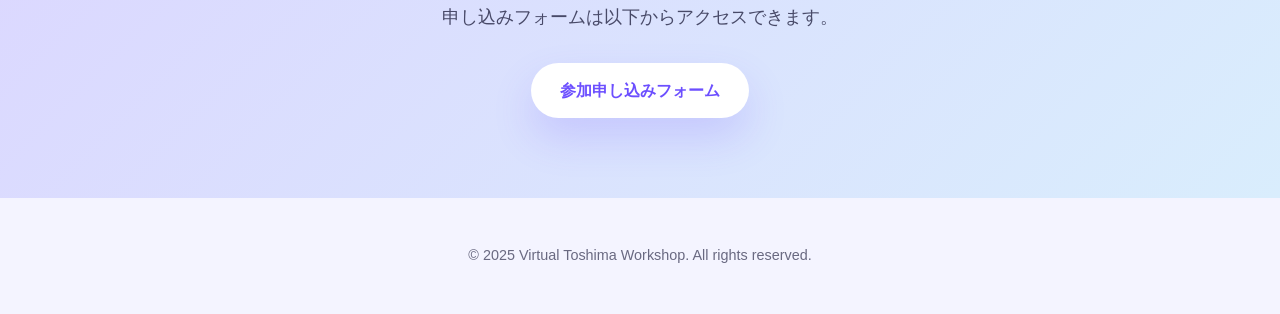
==== commit 48d33518: "Refactor section headers and CTA layout" ====
--- a/index.html
+++ b/index.html
@@ -19,7 +19,7 @@
           豊島区に住む小中学生が主役！The Sandboxのボクセルアートで、未来のまち「バーチャルとしま」を仲間と一緒にデザインしよう。
           想像力・論理的思考・テクノロジーの感覚を伸ばすゲーム制作教室です。
         </p>
-        <div class="hero__cta">
+        <div class="cta-buttons">
           <a
             class="button button--primary"
             href="https://forms.gle/mWMumkWUTJNSsSqRA"
@@ -38,8 +38,10 @@
     <main>
       <section id="detail">
         <div class="container">
-          <span class="section__eyebrow">ゲーム制作教室について</span>
-          <h2 class="section__title">ゲーム制作で、まちをデザインする体験を</h2>
+          <header class="section__header">
+            <span class="section__eyebrow">ゲーム制作教室について</span>
+            <h2 class="section__title">ゲーム制作で、まちをデザインする体験を</h2>
+          </header>
           <p class="section__lead">
             「The Sandbox」を使って、仲間と一緒にアイデアを持ち寄り、ボクセルアートで形にしながら進めるゲーム制作教室です。子どもたちの自由な発想でバーチャル空間をつくり上げ、遊びながら創造力と論理的思考力を育てます。
           </p>
@@ -73,8 +75,10 @@
       <section>
         <div class="container two-column">
           <div class="highlight">
-            <span class="section__eyebrow">ここがポイント</span>
-            <h2 class="section__title">最終日は3Dプリントした作品を塗装して仕上げ！</h2>
+            <header class="section__header">
+              <span class="section__eyebrow">ここがポイント</span>
+              <h2 class="section__title">最終日は3Dプリントした作品を塗装して仕上げ！</h2>
+            </header>
             <p>
               ボクセルでつくった自分のキャラクターやアイテムを、2回目の授業で3Dプリント向けのモデルとして仕上げます。デジタルで作った世界を現実に持ち出す準備が整います。
             </p>
@@ -92,8 +96,10 @@
 
       <section>
         <div class="container">
-          <span class="section__eyebrow">プログラム内容</span>
-          <h2 class="section__title">全5回の流れと学び</h2>
+          <header class="section__header">
+            <span class="section__eyebrow">プログラム内容</span>
+            <h2 class="section__title">全5回の流れと学び</h2>
+          </header>
           <p class="section__lead">
             子どもたちの自由な発想で、バーチャルとしまを創造します。最終回は株式会社アレグロによる塗装体験で、デジタルからリアルまでつなげるゴールを迎えます。
           </p>
@@ -142,8 +148,10 @@
 
       <section>
         <div class="container">
-          <span class="section__eyebrow">会場ごとの日程</span>
-          <h2 class="section__title">開催の区民ひろばと日程</h2>
+          <header class="section__header">
+            <span class="section__eyebrow">会場ごとの日程</span>
+            <h2 class="section__title">開催の区民ひろばと日程</h2>
+          </header>
           <p class="section__lead">
             各会場の開催日をご確認のうえ、お申し込みください。最終日は池袋本町（旧文成小学校）にて両会場合同で実施します。
           </p>
@@ -174,8 +182,10 @@
       <section>
         <div class="container two-column">
           <div>
-            <span class="section__eyebrow">保護者の方へ</span>
-            <h2 class="section__title">遊びごころと学びが両立するゲーム制作教室</h2>
+            <header class="section__header">
+              <span class="section__eyebrow">保護者の方へ</span>
+              <h2 class="section__title">遊びごころと学びが両立するゲーム制作教室</h2>
+            </header>
             <p>
               ゲーム制作は、創造性・論理的思考・テクノロジー理解を横断的に育む学びだと考えています。お子さまが夢中になれる環境を整えつつ、チームで協力する力や、自分のアイデアを人に伝える力も培います。
             </p>
@@ -194,8 +204,10 @@
 
       <section class="partners">
         <div class="container">
-          <span class="section__eyebrow">主催・運営</span>
-          <h2 class="section__title">地域と連携して開催します</h2>
+          <header class="section__header">
+            <span class="section__eyebrow">主催・運営</span>
+            <h2 class="section__title">地域と連携して開催します</h2>
+          </header>
           <div class="partner-logos">
             <figure class="partner-logos__item">
               <img src="assets/toshima-logo.png" alt="東京都豊島区 ロゴ" class="partner-logo" />
@@ -210,11 +222,13 @@
       </section>
       <section class="cta" id="entry-form">
         <div class="container">
-          <h2 class="section__title" style="margin-bottom: 1.5rem;">参加申し込み・お問い合わせ</h2>
-          <p class="section__lead" style="margin-bottom: 2.5rem;">
+          <header class="section__header section__header--center">
+            <h2 class="section__title">参加申し込み・お問い合わせ</h2>
+          </header>
+          <p class="section__lead section__lead--center">
             申し込みフォームは以下からアクセスできます。
           </p>
-          <div class="hero__cta">
+          <div class="cta-buttons">
             <a
               class="button button--primary"
               href="https://forms.gle/mWMumkWUTJNSsSqRA"
--- a/styles.css
+++ b/styles.css
@@ -78,7 +78,7 @@
   font-size: 1.1rem;
 }
 
-.hero__cta {
+.cta-buttons {
   display: inline-flex;
   flex-wrap: wrap;
   gap: 1rem;
@@ -116,6 +116,22 @@
 .container {
   max-width: 1080px;
   margin: 0 auto;
+}
+
+.section__header {
+  display: grid;
+  gap: 0.75rem;
+  margin-bottom: 1.5rem;
+}
+
+.section__header--center {
+  text-align: center;
+  justify-items: center;
+}
+
+.section__lead--center {
+  text-align: center;
+  margin: 0 auto 2.5rem;
 }
 
 .section__eyebrow {
@@ -180,6 +196,10 @@
   box-shadow: 0 16px 30px rgba(23, 27, 71, 0.1);
 }
 
+.highlight .section__header {
+  margin-bottom: 1rem;
+}
+
 .curriculum {
   display: grid;
   grid-template-columns: repeat(3, minmax(0, 1fr));
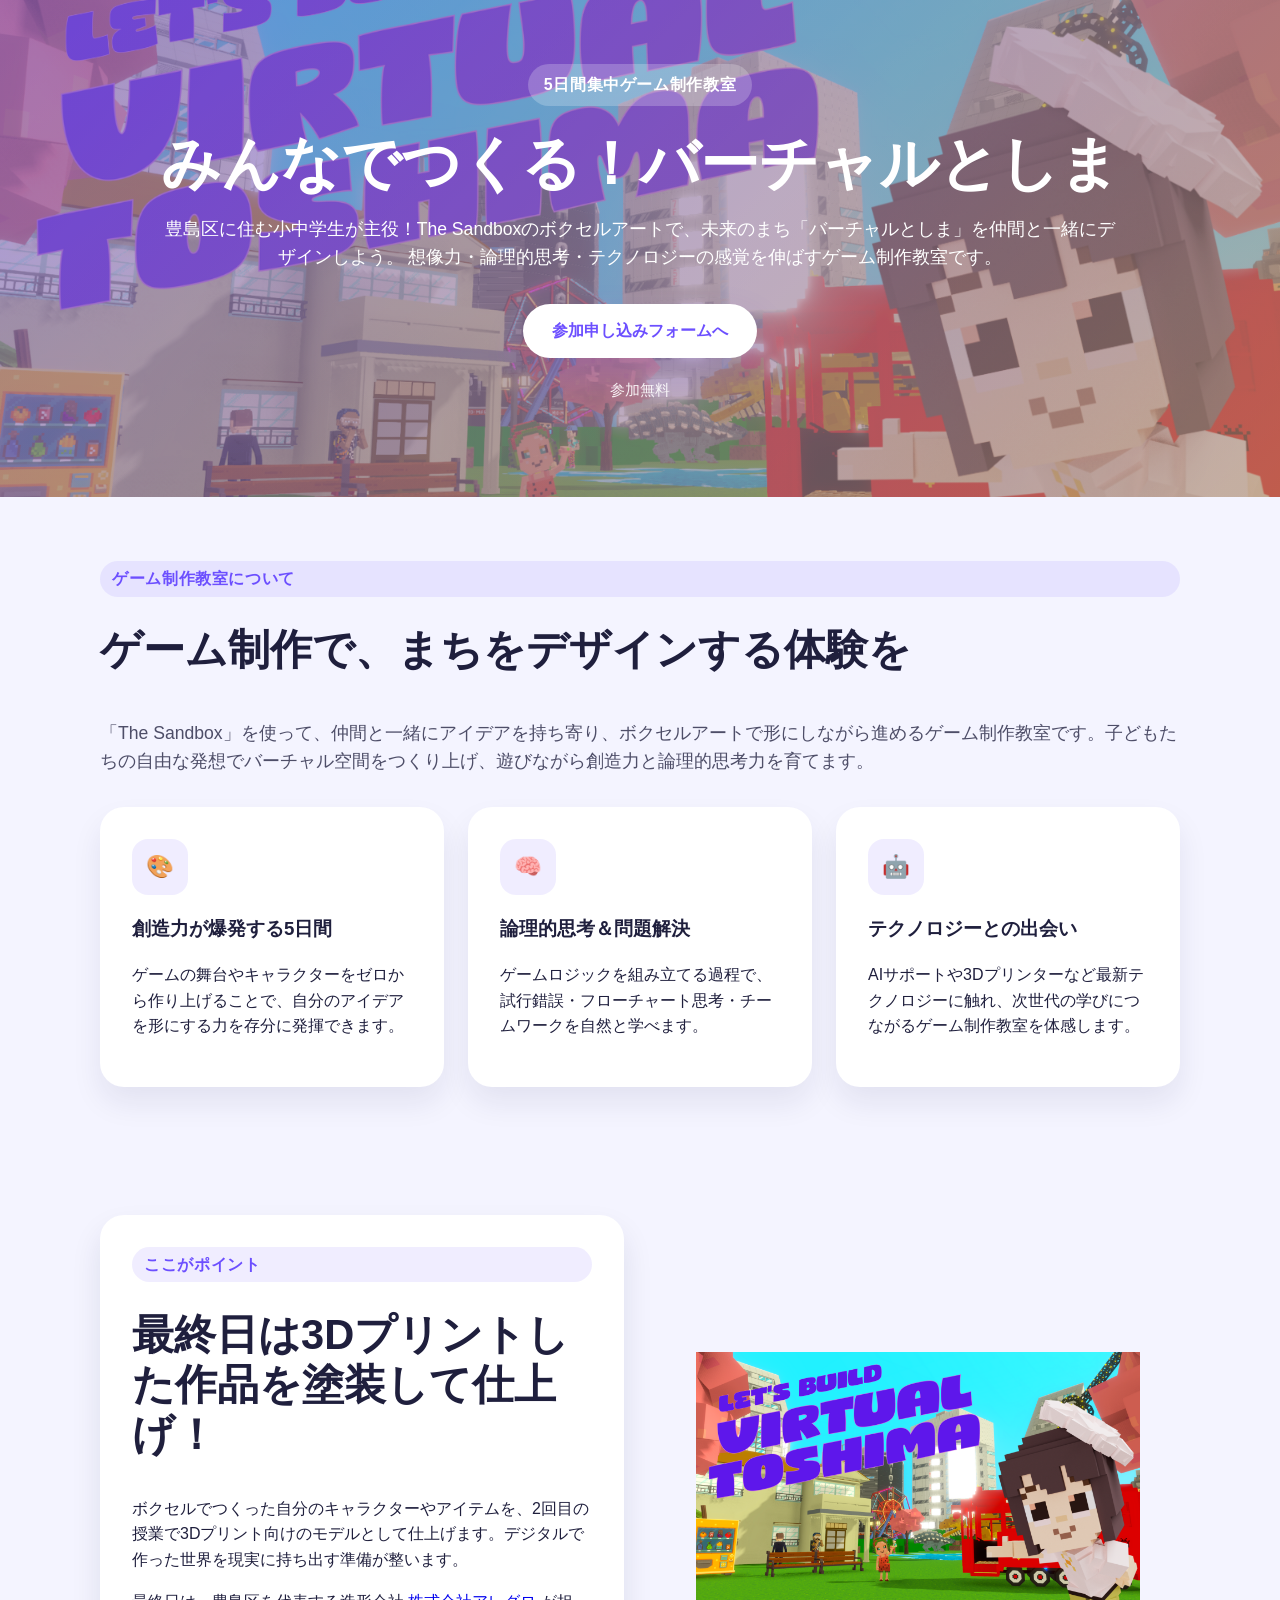
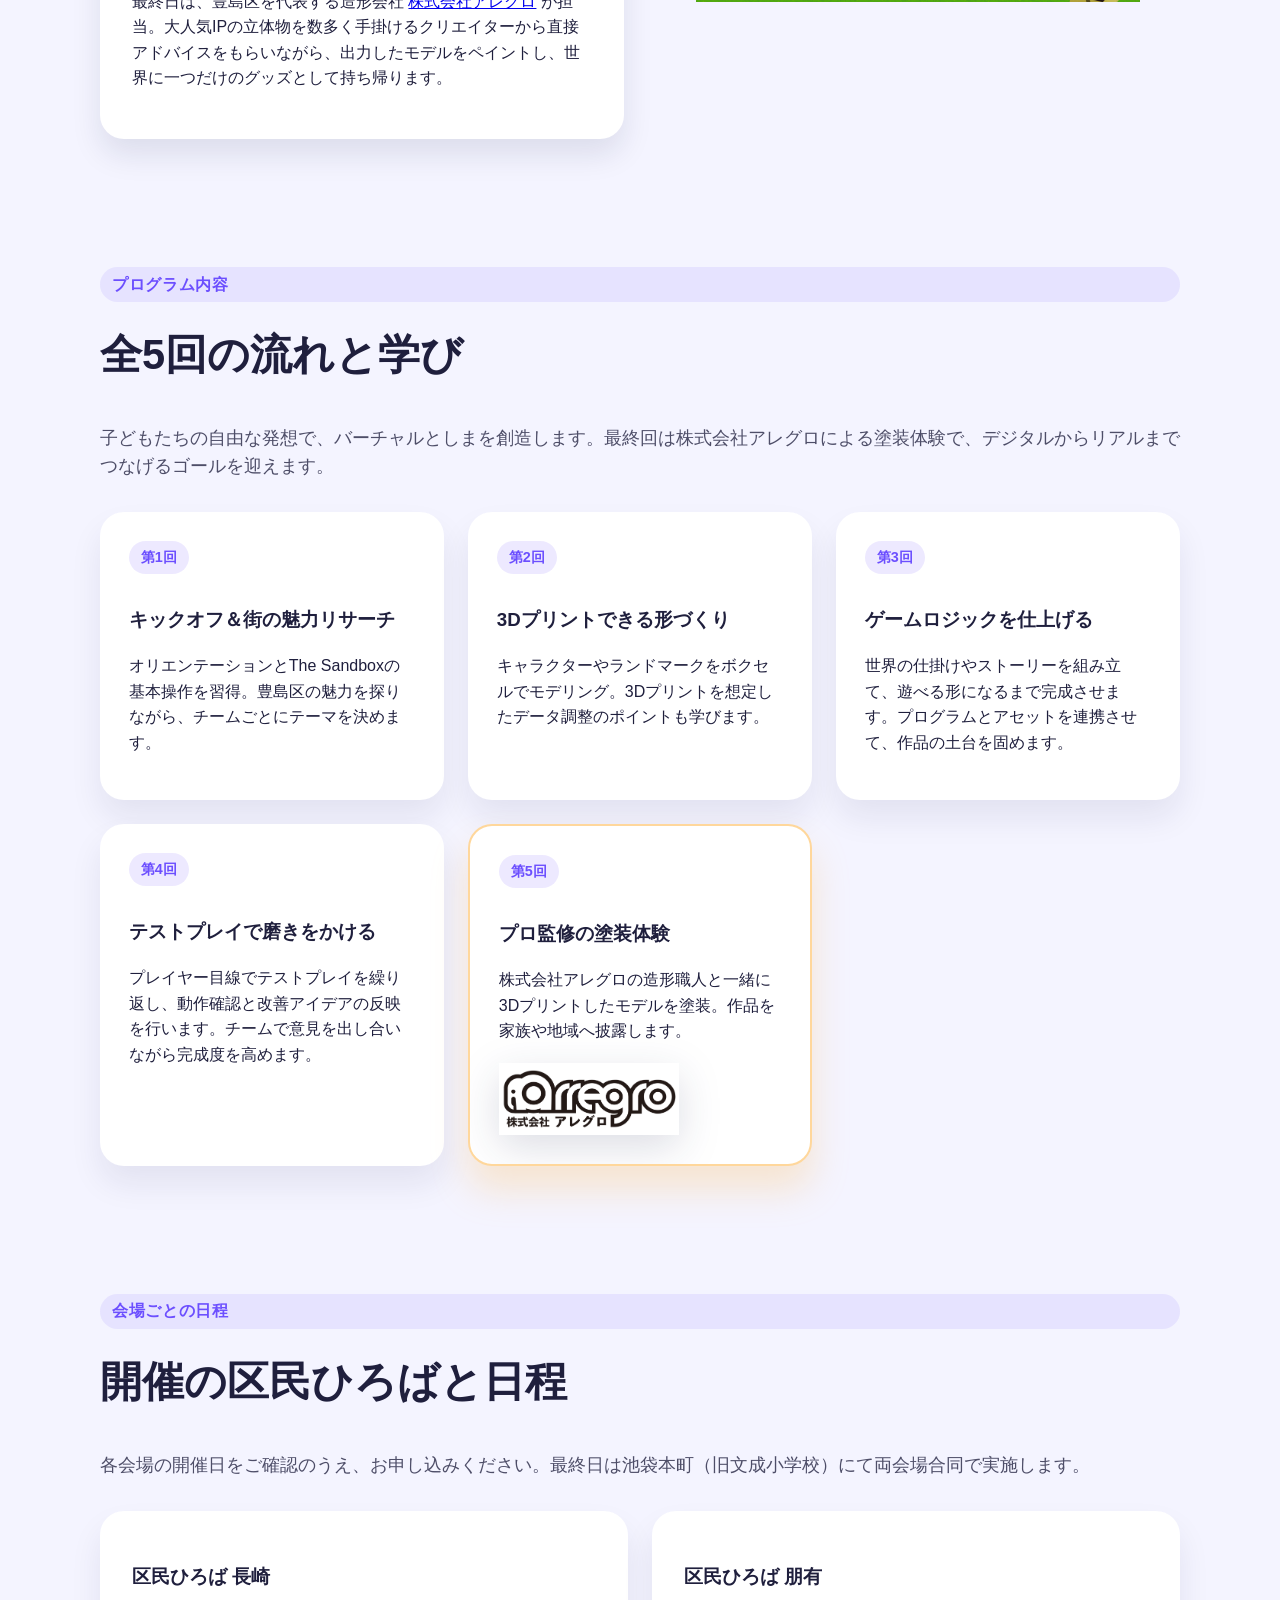
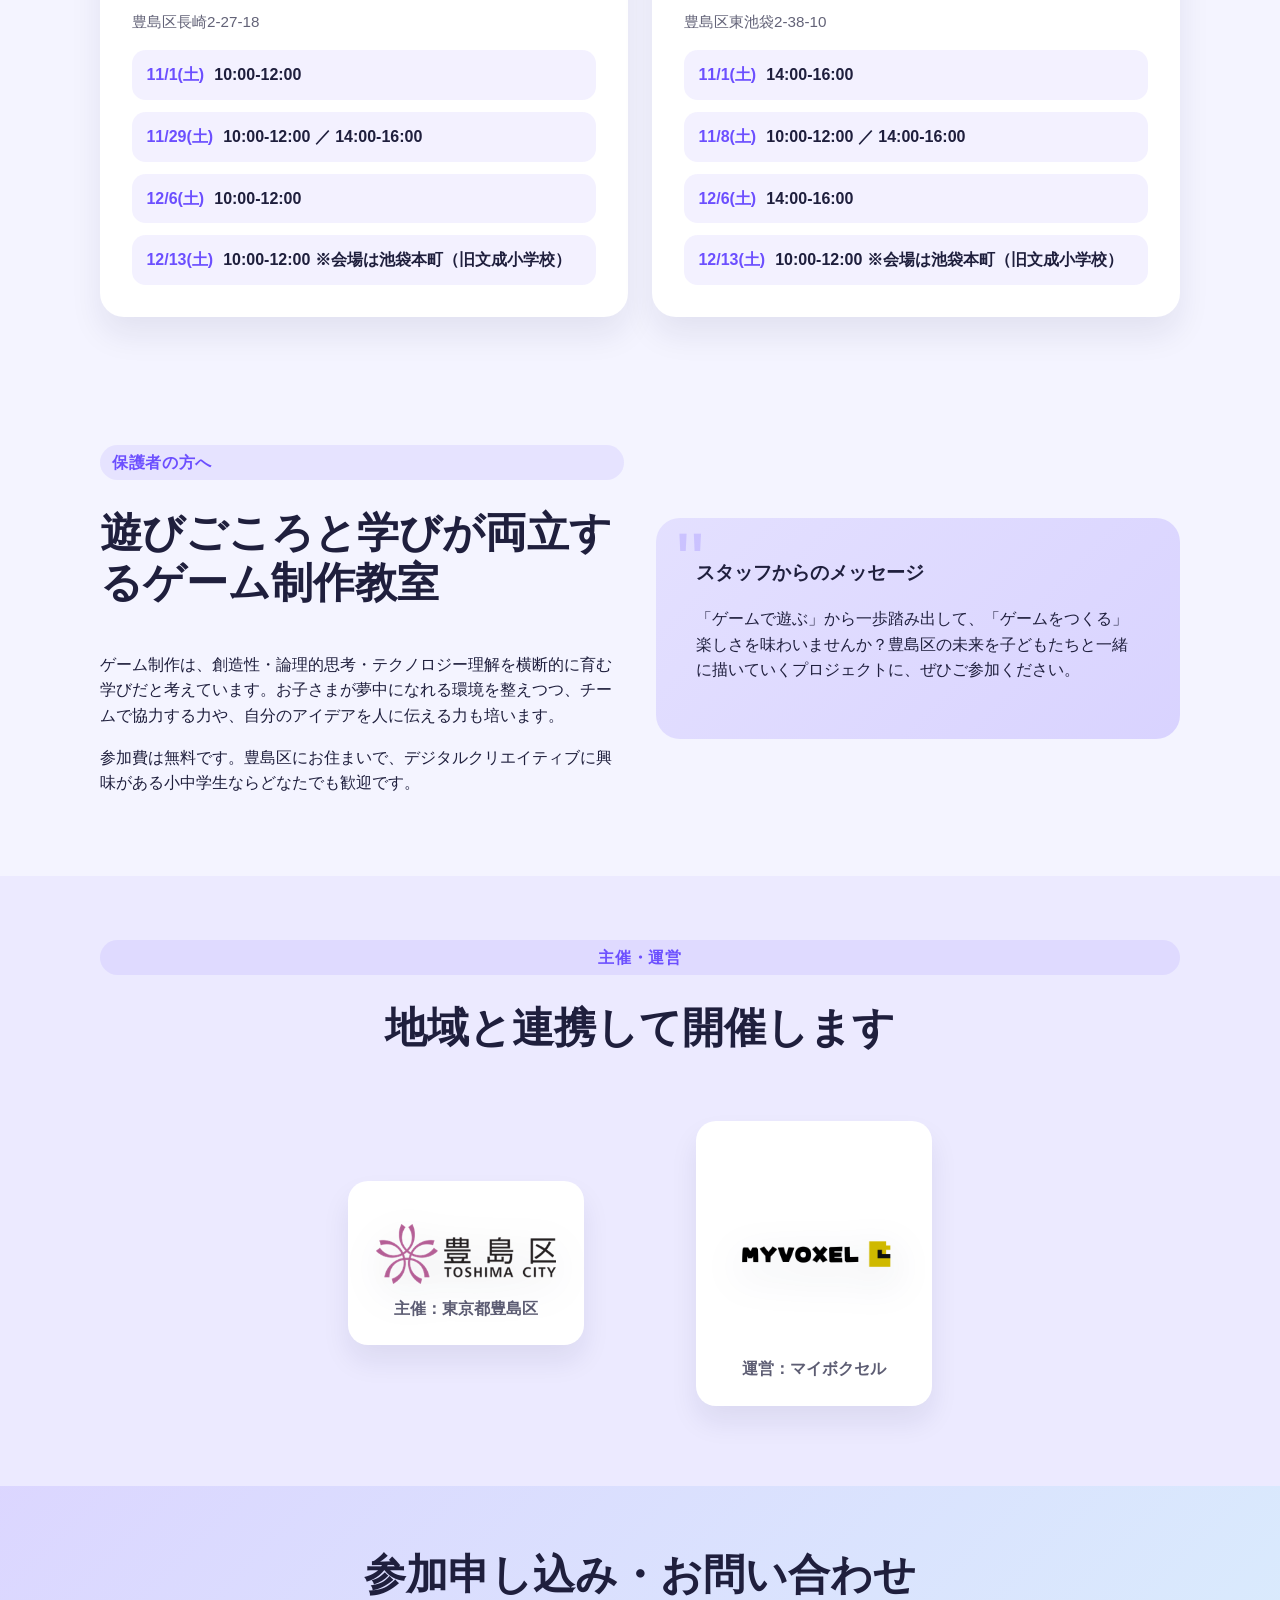
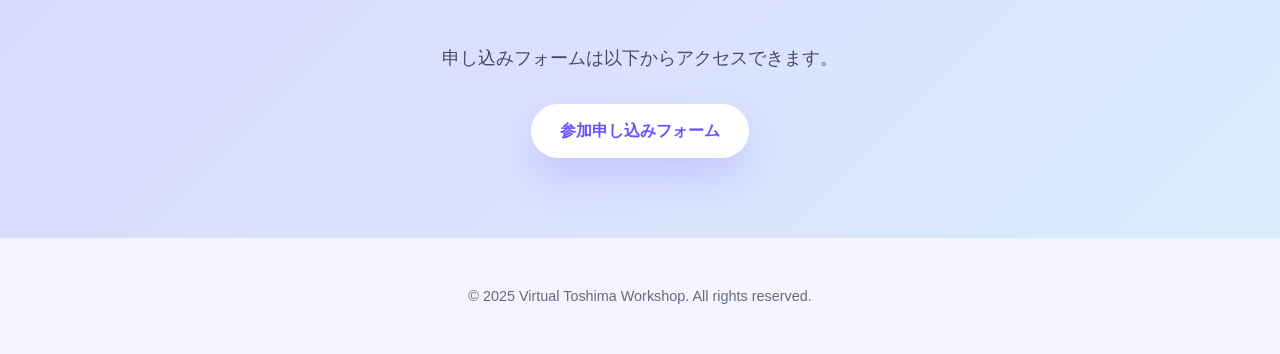
==== commit 57fb3625: "Add venue addresses and supporting styles" ====
--- a/index.html
+++ b/index.html
@@ -159,6 +159,7 @@
           <div class="venue-cards">
             <article class="venue-card">
               <h3>区民ひろば 長崎</h3>
+              <p class="venue-card__address">豊島区長崎2-27-18</p>
               <ul class="venue-card__list">
                 <li><strong>11/1(土)</strong> 10:00-12:00</li>
                 <li><strong>11/29(土)</strong> 10:00-12:00 ／ 14:00-16:00</li>
@@ -168,6 +169,7 @@
             </article>
             <article class="venue-card">
               <h3>区民ひろば 朋有</h3>
+              <p class="venue-card__address">豊島区東池袋2-38-10</p>
               <ul class="venue-card__list">
                 <li><strong>11/1(土)</strong> 14:00-16:00</li>
                 <li><strong>11/8(土)</strong> 10:00-12:00 ／ 14:00-16:00</li>
--- a/styles.css
+++ b/styles.css
@@ -257,6 +257,12 @@
   box-shadow: 0 18px 32px rgba(23, 27, 71, 0.08);
 }
 
+
+.venue-card__address {
+  margin: 0.35rem 0 0.75rem;
+  font-size: 0.95rem;
+  color: rgba(31, 31, 61, 0.7);
+}
 .venue-card__list {
   margin: 1rem 0 0;
   padding: 0;
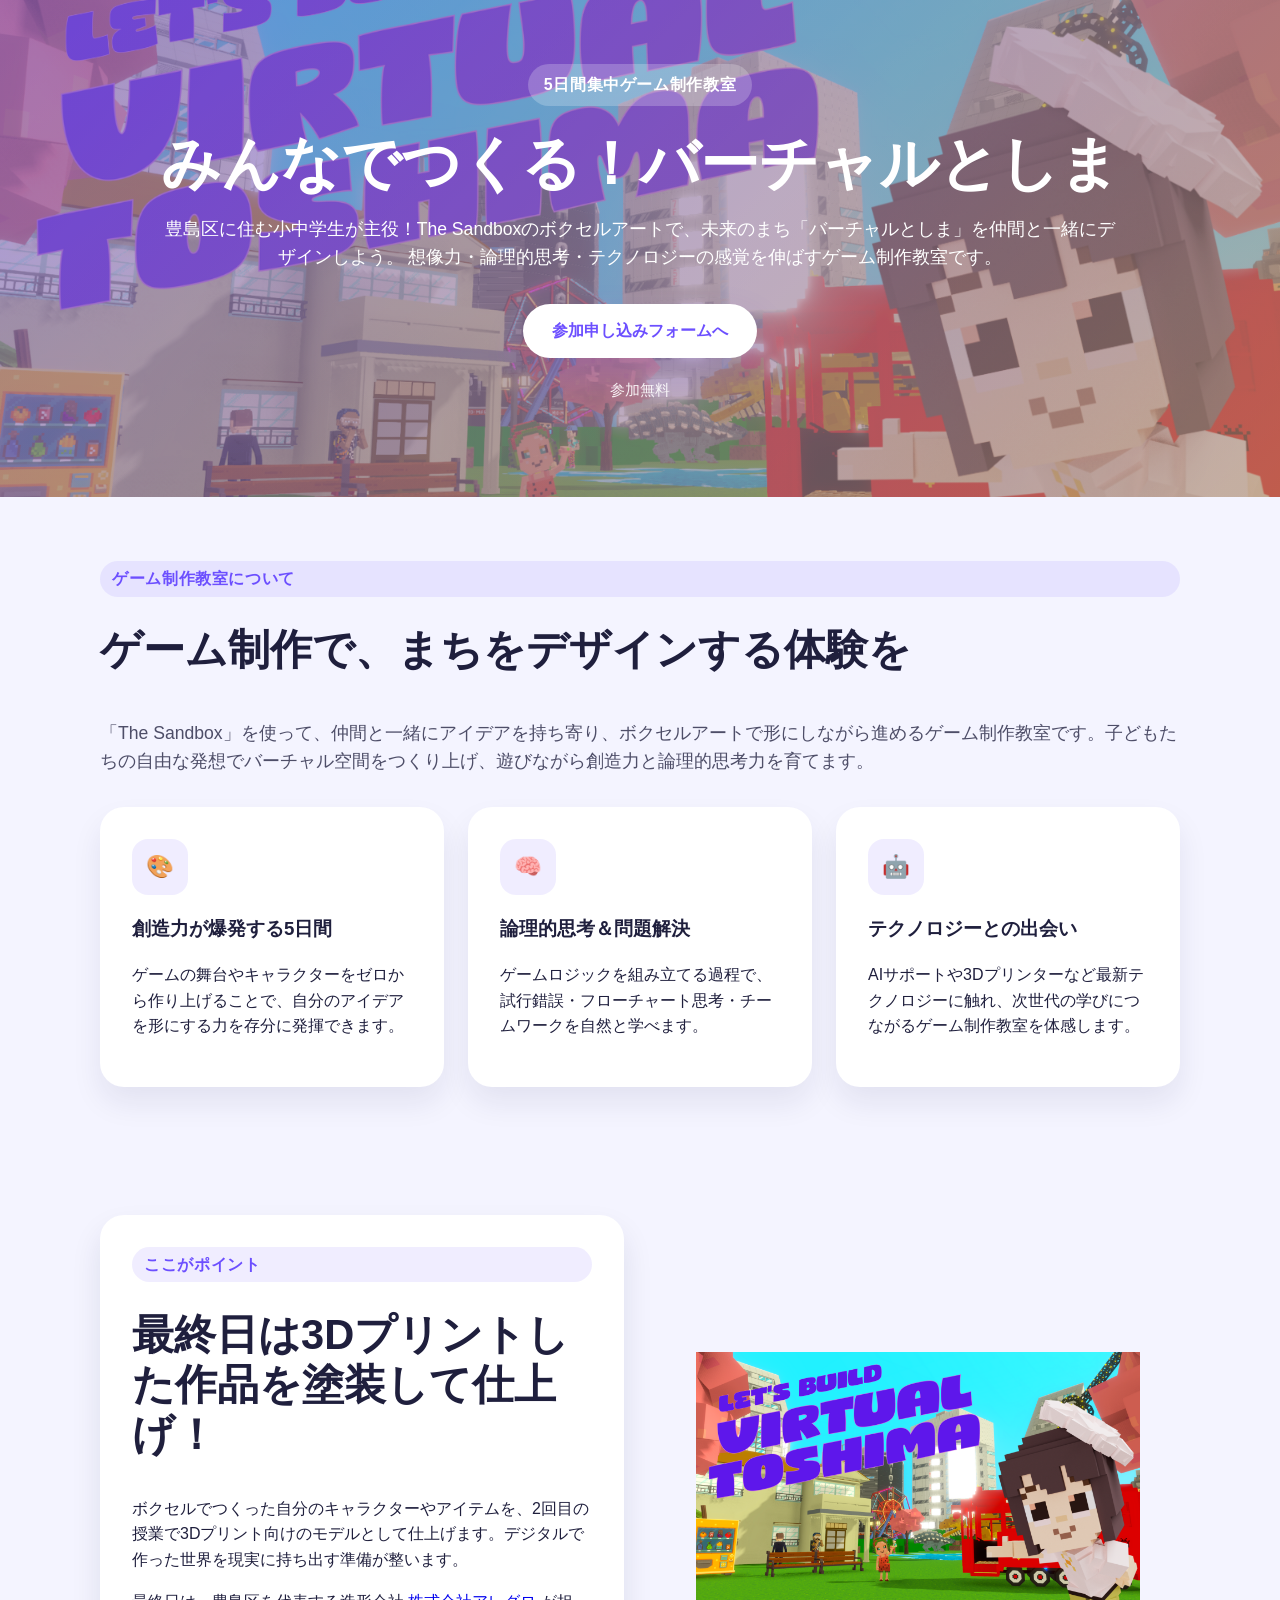
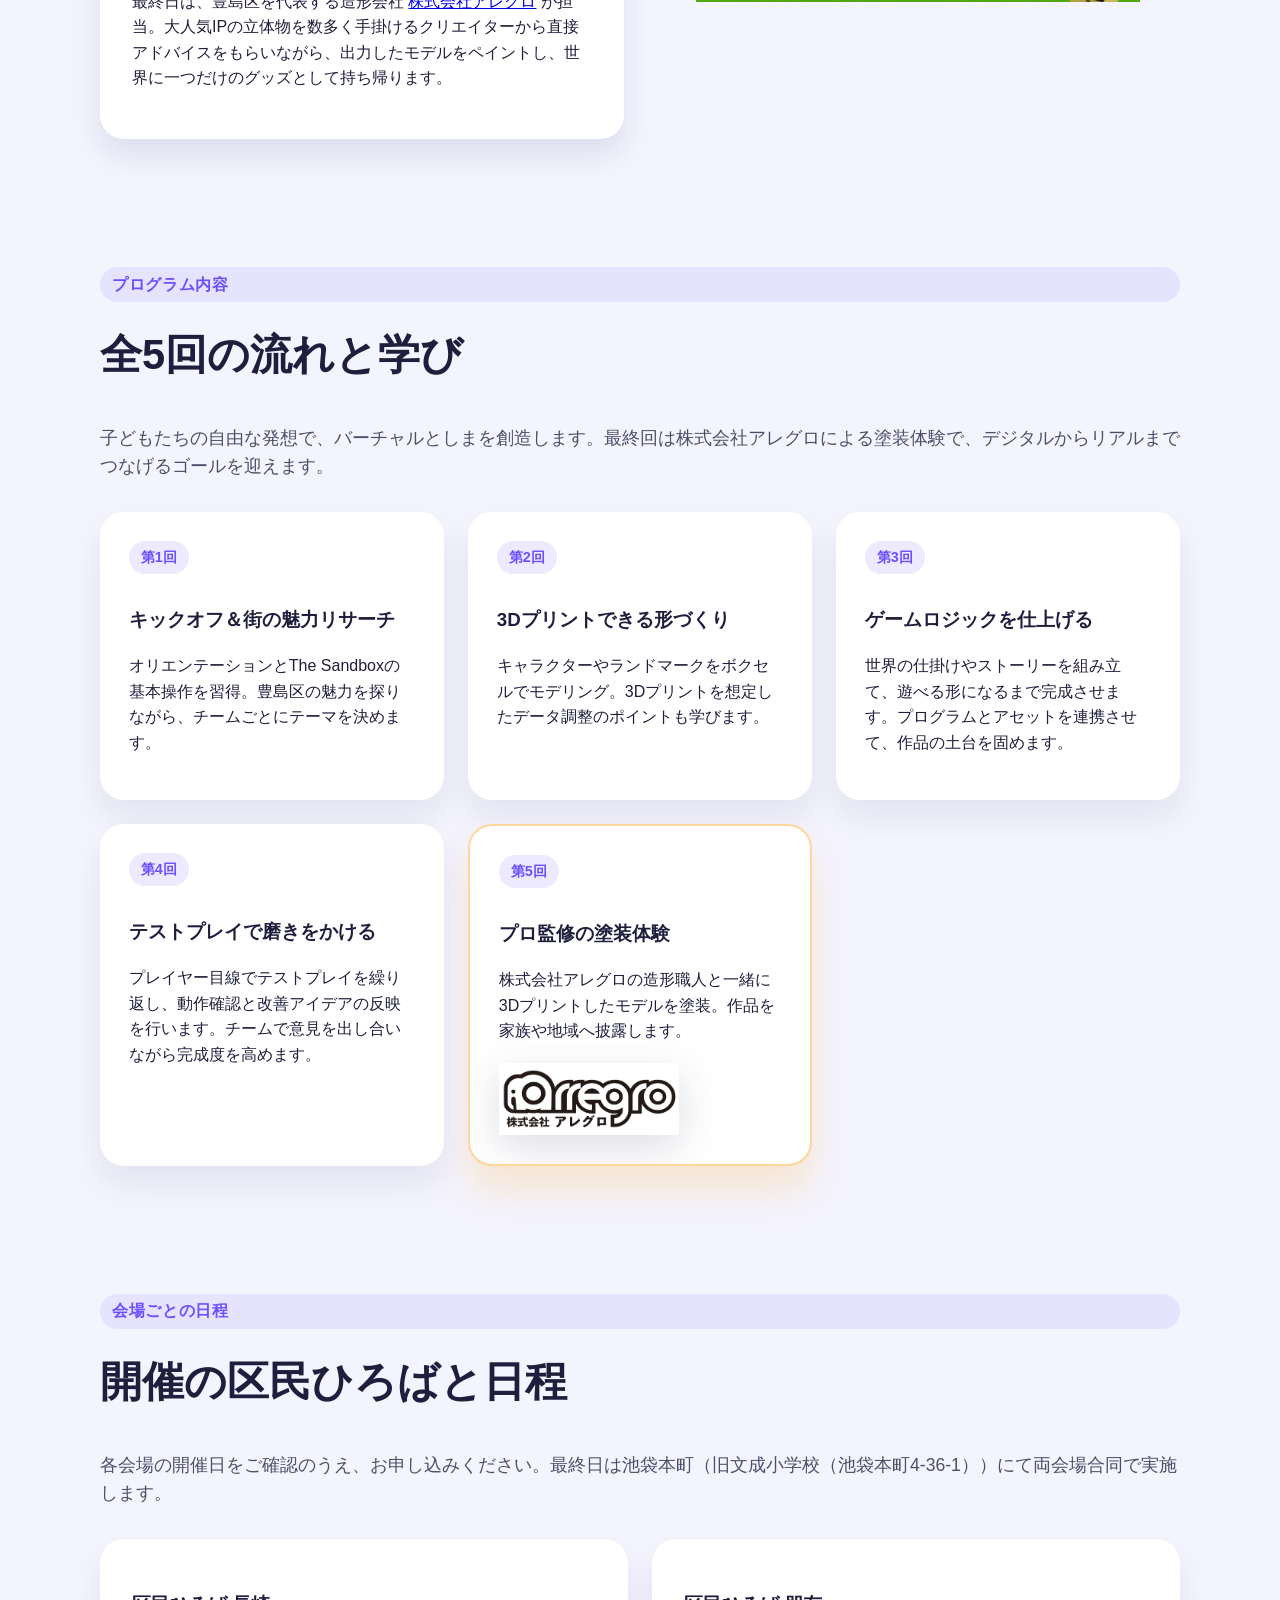
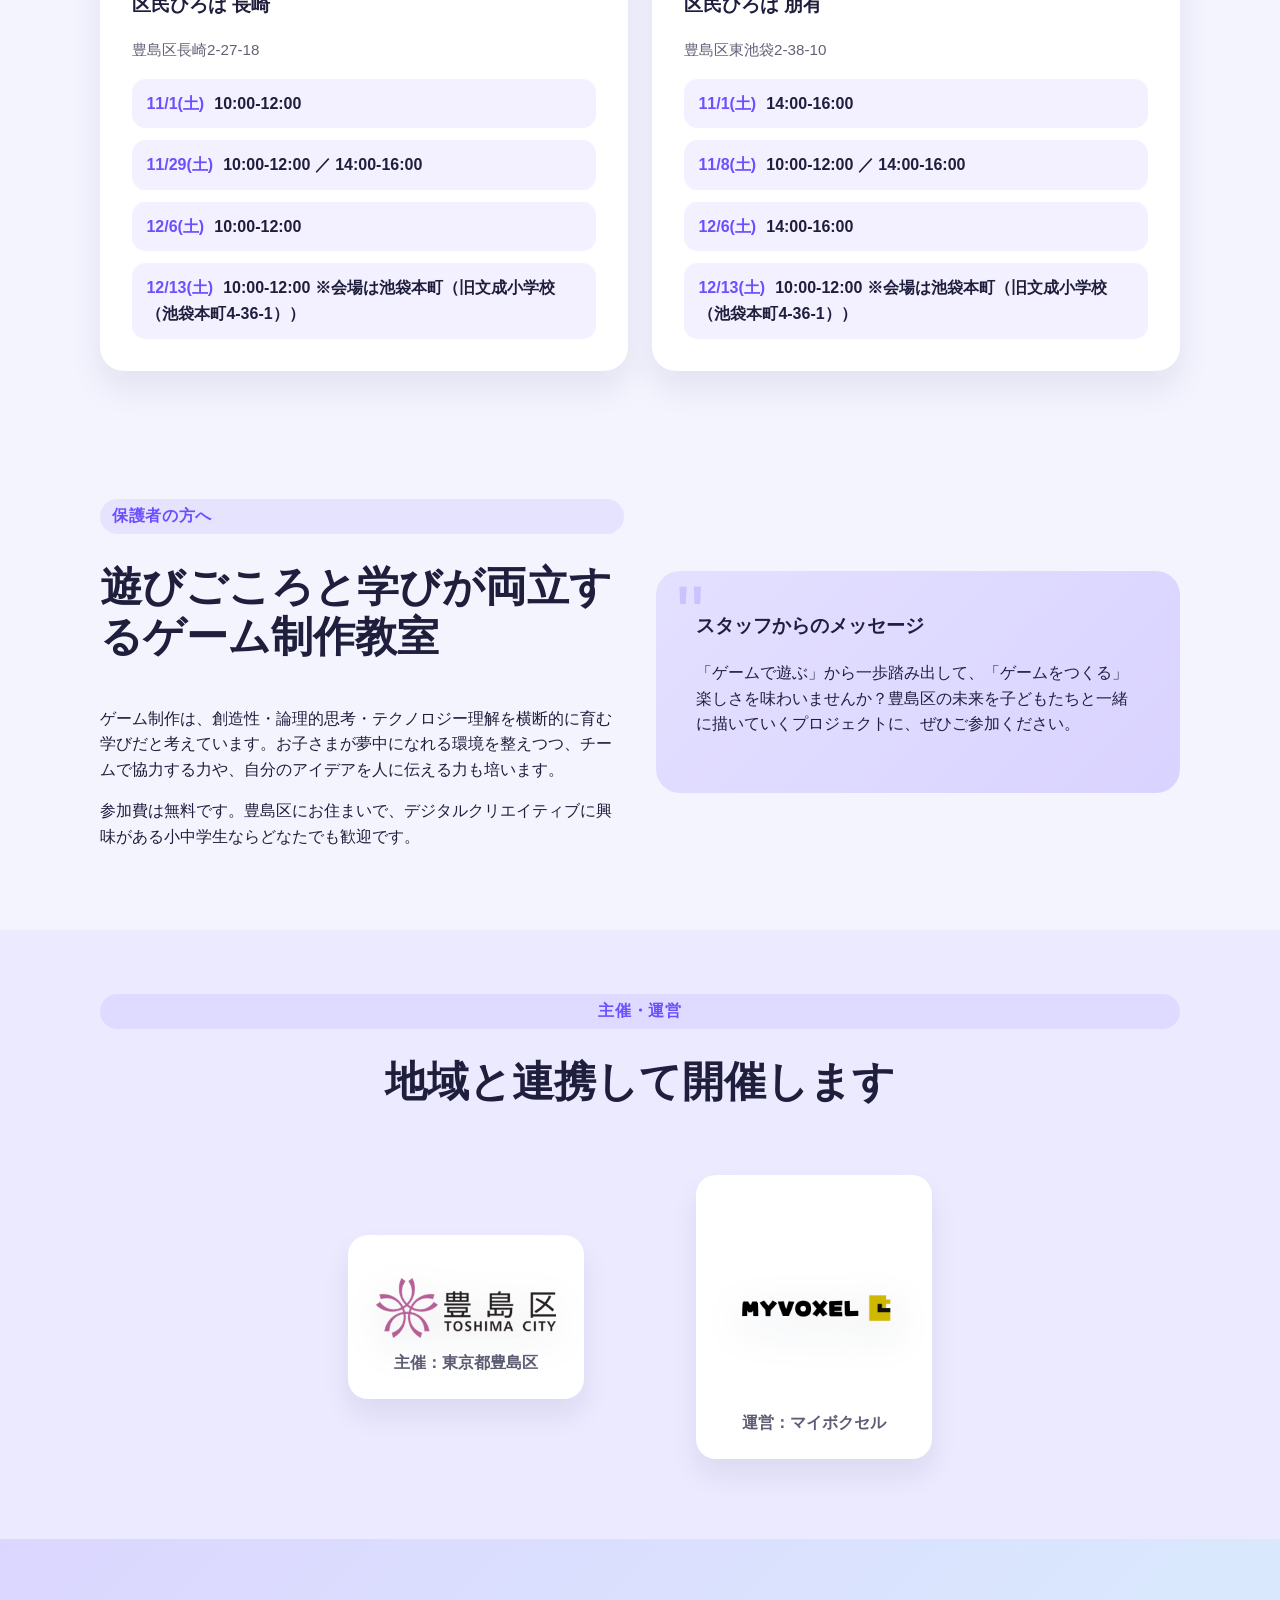
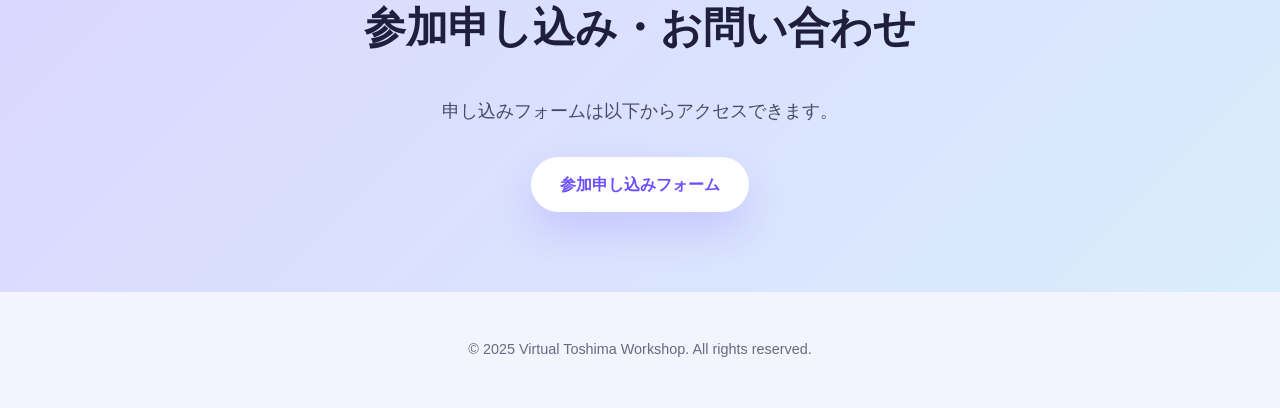
==== commit 86473127: "Add address after 旧文成小学校 references" ====
--- a/index.html
+++ b/index.html
@@ -153,7 +153,7 @@
             <h2 class="section__title">開催の区民ひろばと日程</h2>
           </header>
           <p class="section__lead">
-            各会場の開催日をご確認のうえ、お申し込みください。最終日は池袋本町（旧文成小学校）にて両会場合同で実施します。
+            各会場の開催日をご確認のうえ、お申し込みください。最終日は池袋本町（旧文成小学校（池袋本町4-36-1））にて両会場合同で実施します。
           </p>
 
           <div class="venue-cards">
@@ -164,7 +164,7 @@
                 <li><strong>11/1(土)</strong> 10:00-12:00</li>
                 <li><strong>11/29(土)</strong> 10:00-12:00 ／ 14:00-16:00</li>
                 <li><strong>12/6(土)</strong> 10:00-12:00</li>
-                <li><strong>12/13(土)</strong> 10:00-12:00 ※会場は池袋本町（旧文成小学校）</li>
+                <li><strong>12/13(土)</strong> 10:00-12:00 ※会場は池袋本町（旧文成小学校（池袋本町4-36-1））</li>
               </ul>
             </article>
             <article class="venue-card">
@@ -174,7 +174,7 @@
                 <li><strong>11/1(土)</strong> 14:00-16:00</li>
                 <li><strong>11/8(土)</strong> 10:00-12:00 ／ 14:00-16:00</li>
                 <li><strong>12/6(土)</strong> 14:00-16:00</li>
-                <li><strong>12/13(土)</strong> 10:00-12:00 ※会場は池袋本町（旧文成小学校）</li>
+                <li><strong>12/13(土)</strong> 10:00-12:00 ※会場は池袋本町（旧文成小学校（池袋本町4-36-1））</li>
               </ul>
             </article>
           </div>
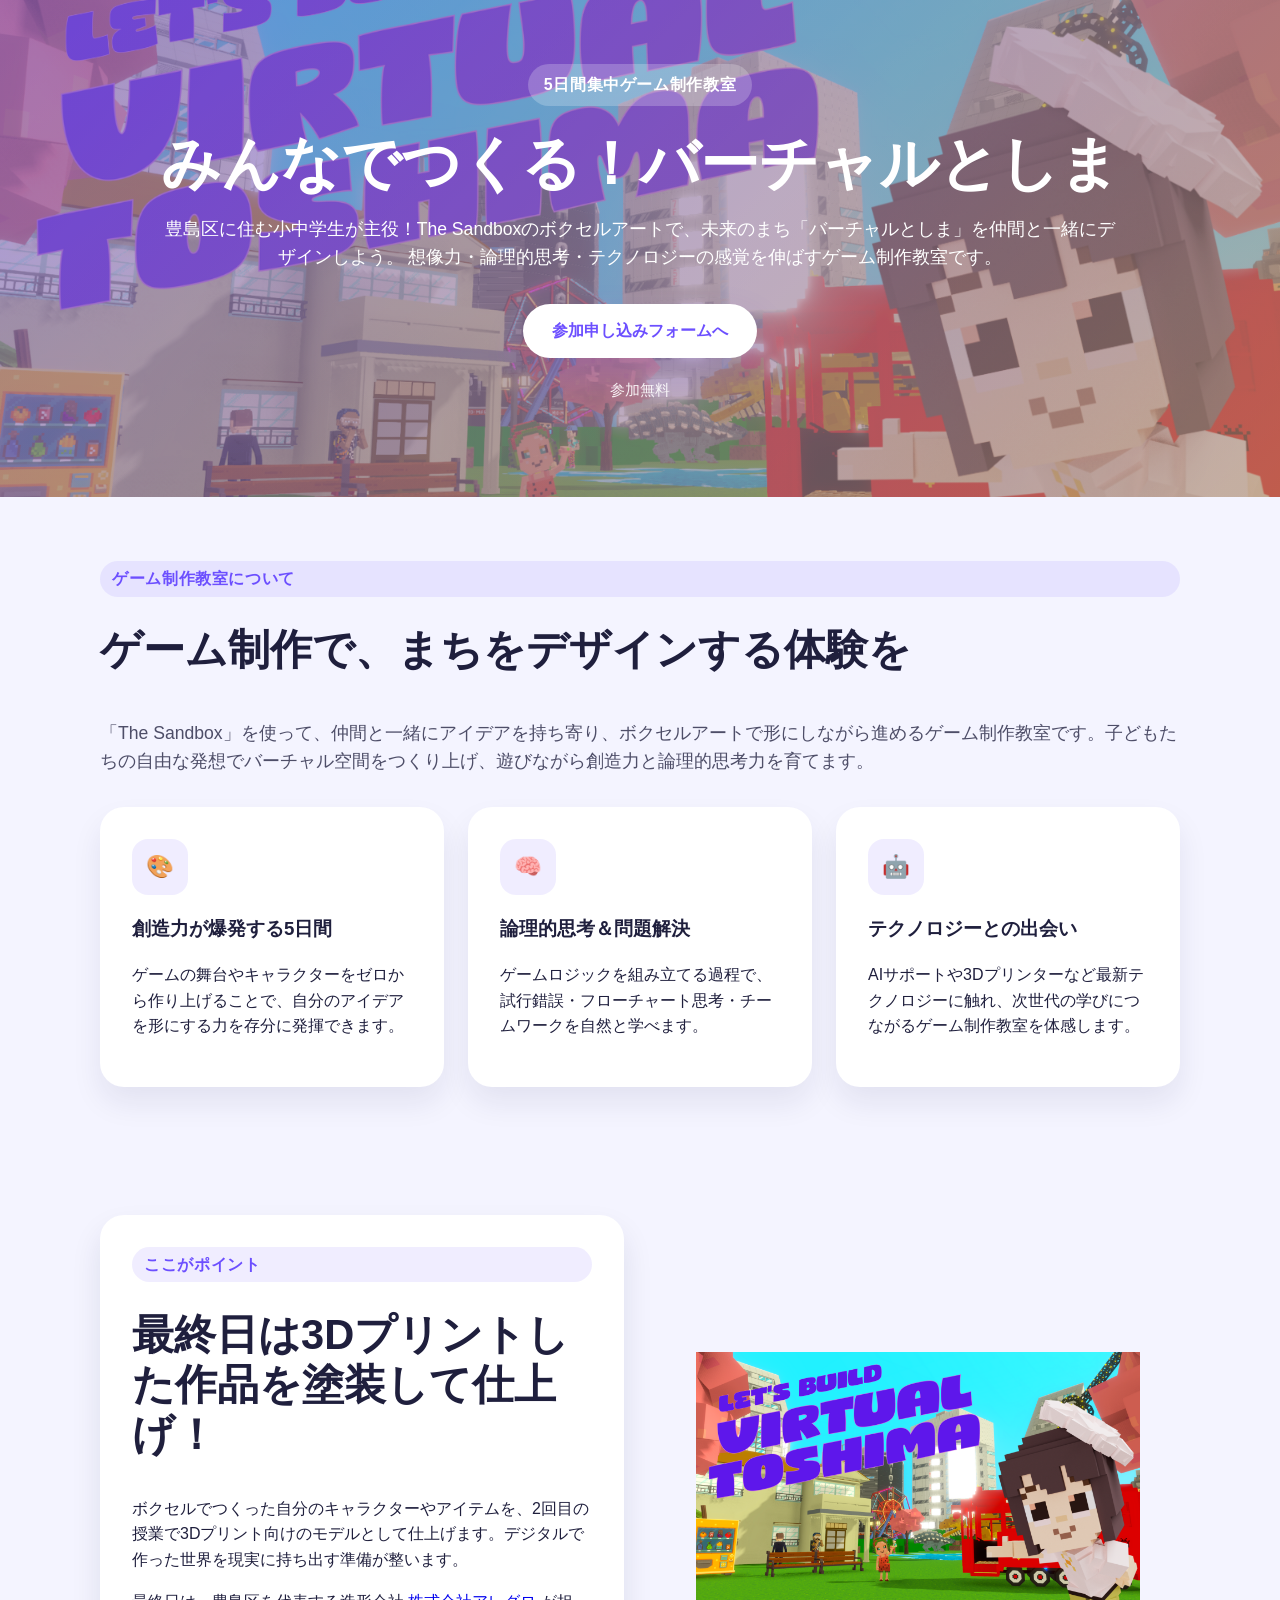
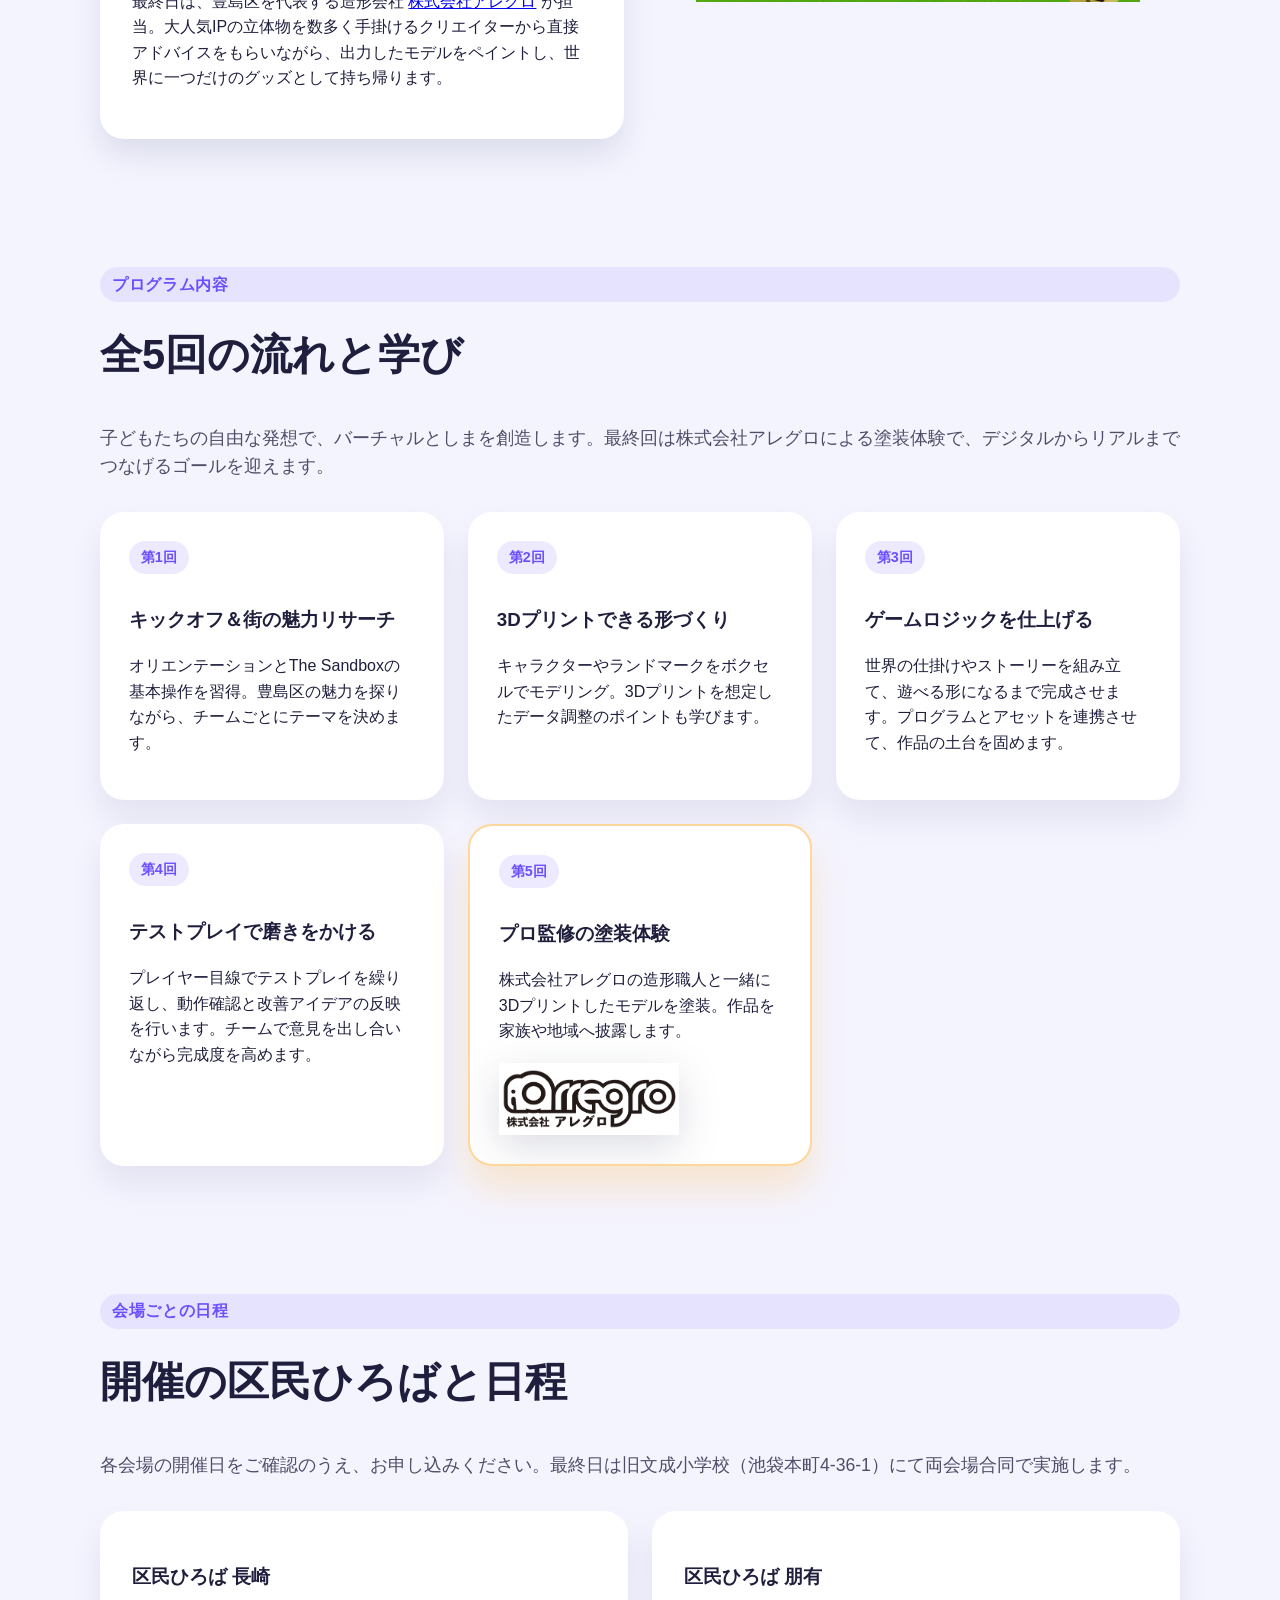
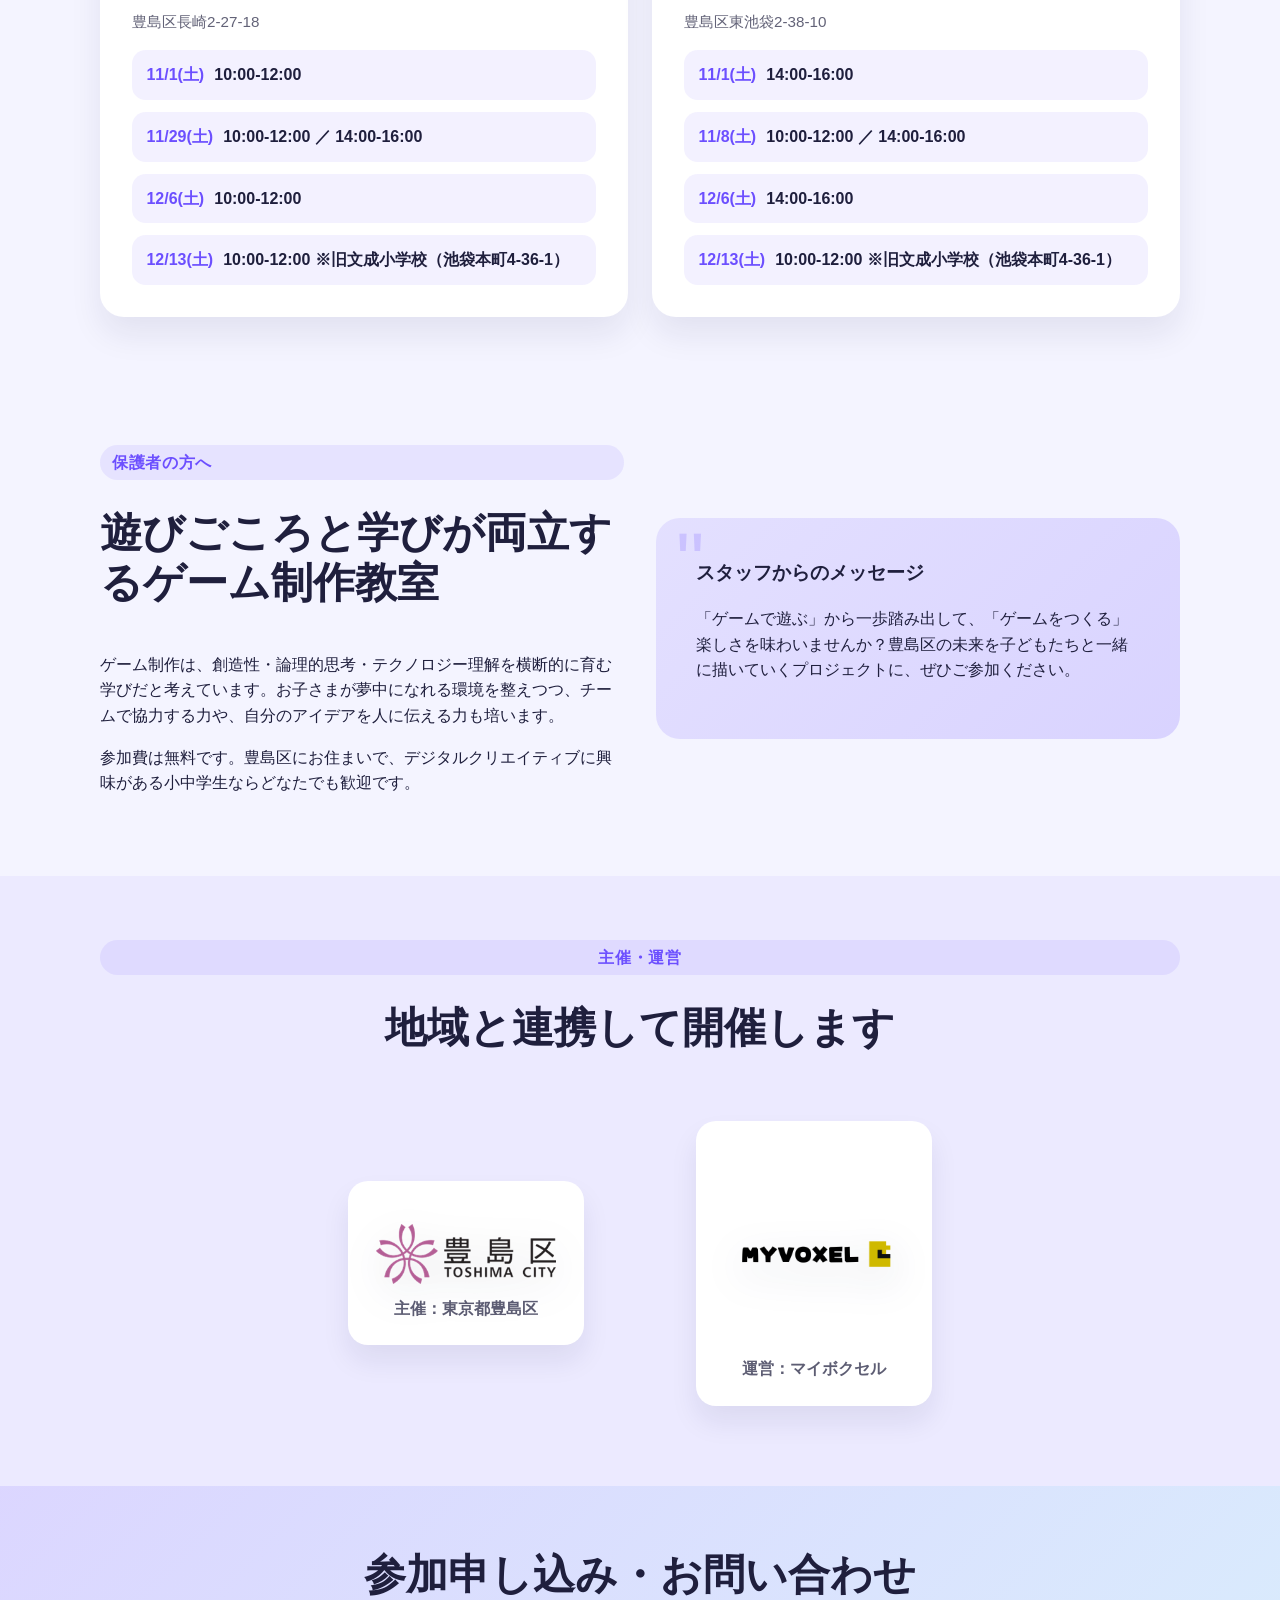
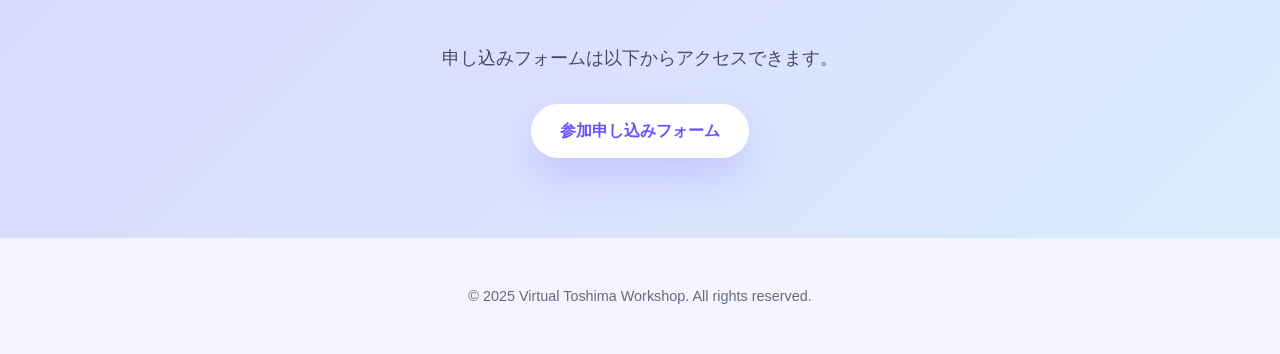
==== commit a7ee4b9a: "Minor content tweaks" ====
--- a/index.html
+++ b/index.html
@@ -153,7 +153,7 @@
             <h2 class="section__title">開催の区民ひろばと日程</h2>
           </header>
           <p class="section__lead">
-            各会場の開催日をご確認のうえ、お申し込みください。最終日は池袋本町（旧文成小学校（池袋本町4-36-1））にて両会場合同で実施します。
+            各会場の開催日をご確認のうえ、お申し込みください。最終日は旧文成小学校（池袋本町4-36-1）にて両会場合同で実施します。
           </p>
 
           <div class="venue-cards">
@@ -164,7 +164,7 @@
                 <li><strong>11/1(土)</strong> 10:00-12:00</li>
                 <li><strong>11/29(土)</strong> 10:00-12:00 ／ 14:00-16:00</li>
                 <li><strong>12/6(土)</strong> 10:00-12:00</li>
-                <li><strong>12/13(土)</strong> 10:00-12:00 ※会場は池袋本町（旧文成小学校（池袋本町4-36-1））</li>
+                <li><strong>12/13(土)</strong> 10:00-12:00 ※旧文成小学校（池袋本町4-36-1）</li>
               </ul>
             </article>
             <article class="venue-card">
@@ -174,7 +174,7 @@
                 <li><strong>11/1(土)</strong> 14:00-16:00</li>
                 <li><strong>11/8(土)</strong> 10:00-12:00 ／ 14:00-16:00</li>
                 <li><strong>12/6(土)</strong> 14:00-16:00</li>
-                <li><strong>12/13(土)</strong> 10:00-12:00 ※会場は池袋本町（旧文成小学校（池袋本町4-36-1））</li>
+                <li><strong>12/13(土)</strong> 10:00-12:00 ※旧文成小学校（池袋本町4-36-1）</li>
               </ul>
             </article>
           </div>
